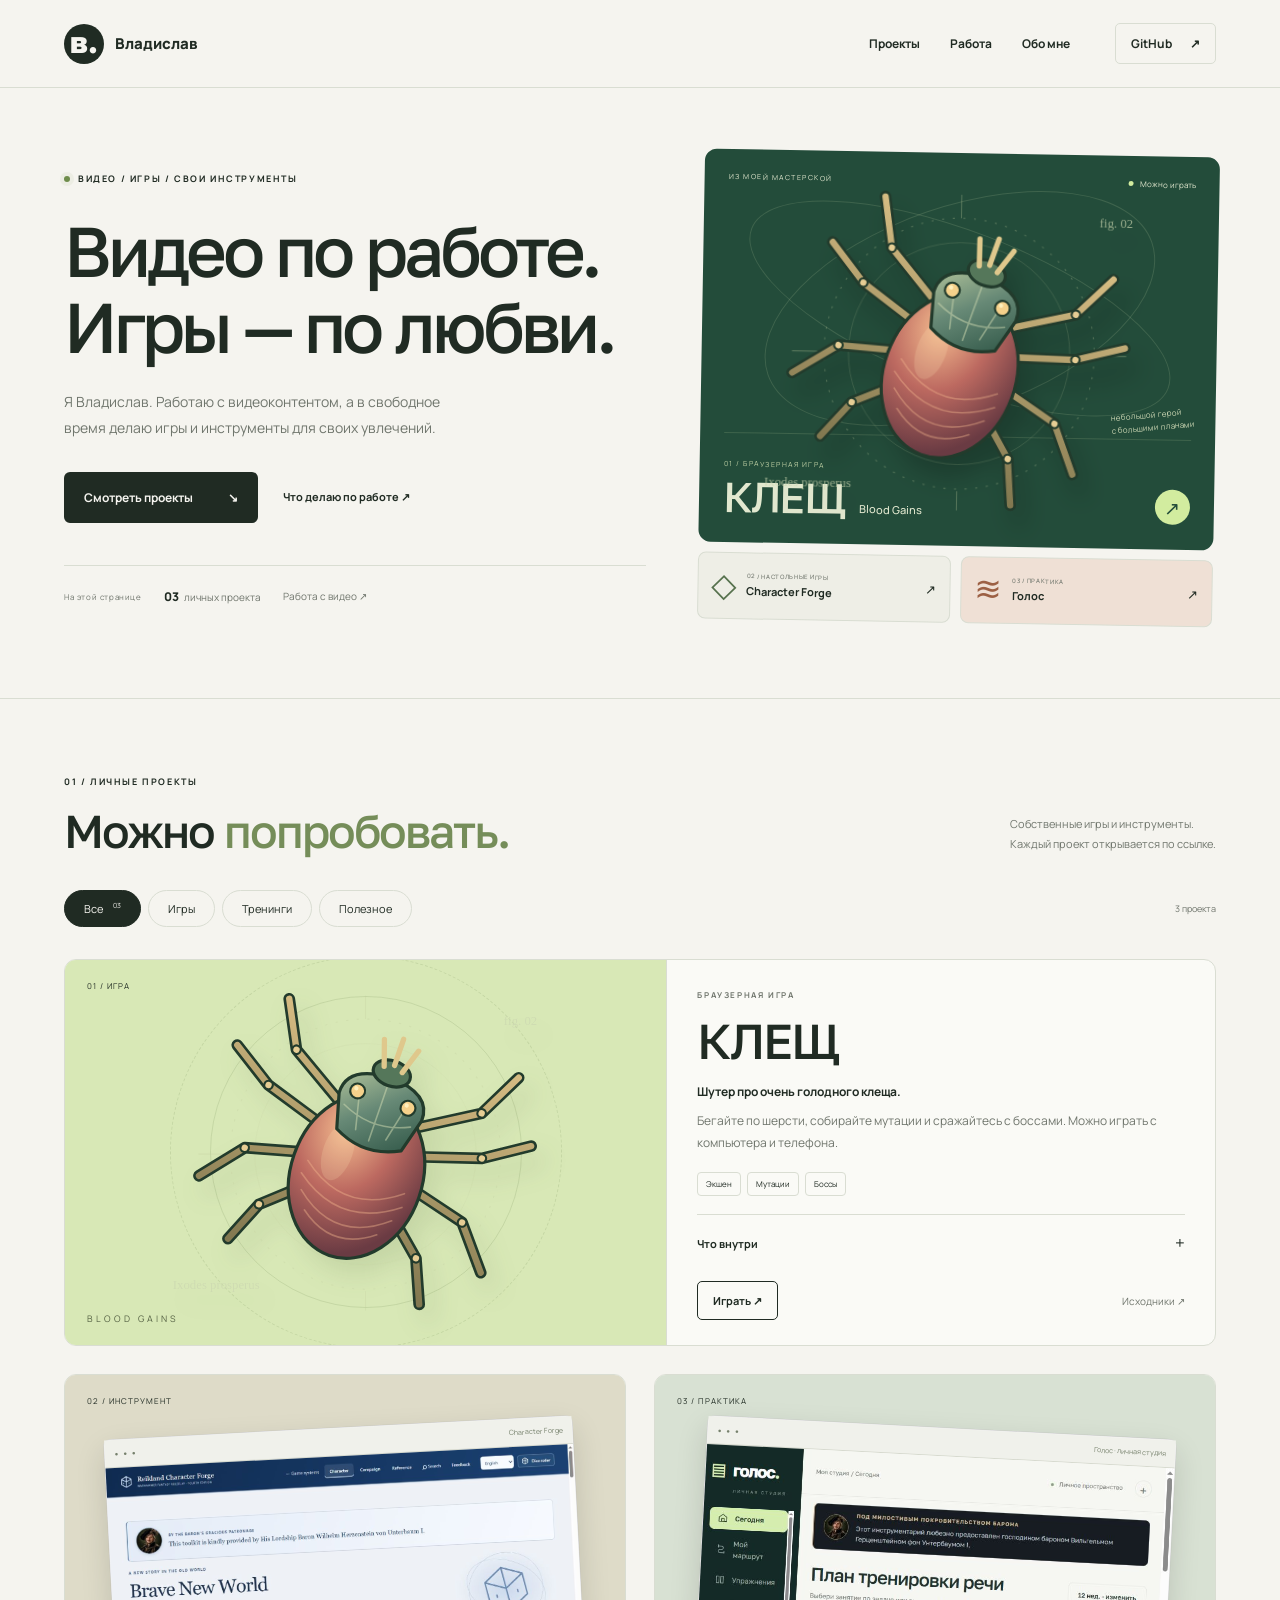
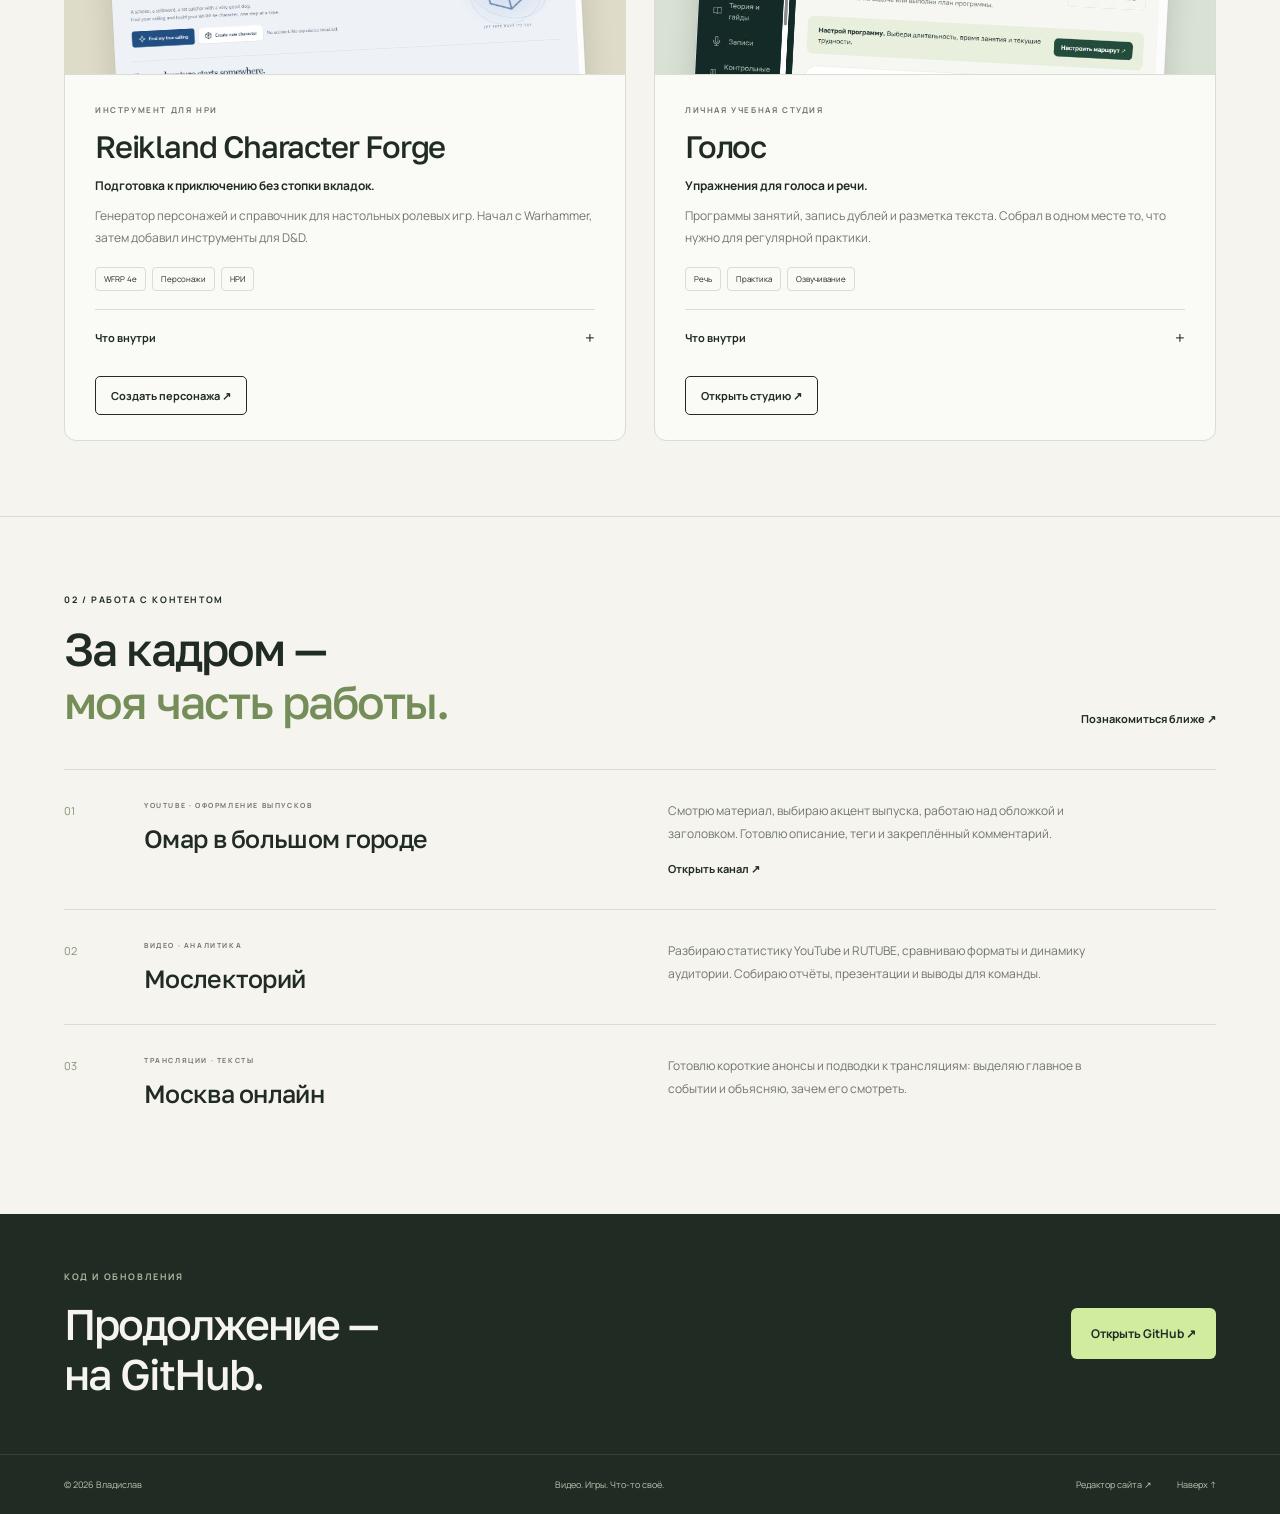
==== index.html @ 146c7709 "Improve portfolio design, project previews and navigation" ====
<!doctype html>
<html lang="ru"><head><meta charset="utf-8"><meta name="viewport" content="width=device-width,initial-scale=1"><meta name="description" content="Владислав: видеоконтент, Омар в большом городе, Мослекторий. Личные проекты — КЛЕЩ, Character Forge и Голос."><meta name="theme-color" content="#f5f4ef"><meta property="og:title" content="Владислав — проекты и работа"><meta property="og:description" content="Работа с видео. Собственные игры и инструменты. Всё, что можно посмотреть и попробовать."><meta property="og:type" content="website"><title>Владислав — проекты и работа</title><link rel="icon" href="favicon.svg" type="image/svg+xml"><link rel="stylesheet" href="style.css"><script defer src="content.js"></script><script defer src="app.js"></script></head>
<body><a class="skip" href="#main">К содержимому</a>
<header><a class="brand" href="#/" aria-label="Владислав — на главную"><span class="brand-mark">в.</span><span data-name>Владислав</span></a><nav aria-label="Основная навигация"><a href="#projects" data-nav="projects">Проекты</a><a href="#work" data-nav="work">Работа</a><a href="#/about" data-nav="about">Обо мне</a></nav><a class="header-github" data-github target="_blank" rel="noopener noreferrer">GitHub <span>↗</span></a></header>
<main id="main" tabindex="-1">
<div id="home-page">
<section class="hero"><div class="hero-copy"><p class="eyebrow"><span class="dot"></span> ВИДЕО / ИГРЫ / СВОИ ИНСТРУМЕНТЫ</p><h1 id="tagline"></h1><p class="hero-intro" id="intro"></p><div class="hero-actions"><a href="#projects" class="button dark">Смотреть проекты <span>↘</span></a><a href="#work" class="text-link">Что делаю по работе ↗</a></div><div class="hero-index"><span>На этой странице</span><a href="#projects"><b id="project-count">03</b> личных проекта</a><a href="#work">Работа с видео ↗</a></div></div>
<div class="hero-board"><a class="hero-tick" href="https://tick-wild-fur-v2.noblebell32.chatgpt.site/" target="_blank" rel="noopener noreferrer" aria-label="Играть в КЛЕЩ · Blood Gains"><div class="board-top"><span>ИЗ МОЕЙ МАСТЕРСКОЙ</span><span class="live-label"><i></i> Можно играть</span></div><div class="tick-stage"><span class="orbit orbit-one"></span><span class="orbit orbit-two"></span><img src="tick-original.svg" alt="Клещ с янтарным брюшком и зелёным панцирем — оригинальная иллюстрация из игры"><span class="stage-note">небольшой герой<br>с большими планами</span></div><div class="board-bottom"><div><small>01 / БРАУЗЕРНАЯ ИГРА</small><strong>КЛЕЩ<span>Blood Gains</span></strong></div><span class="round-arrow">↗</span></div></a><div class="board-links"><a href="https://reikland-character-forge.noblebell32.chatgpt.site/" target="_blank" rel="noopener noreferrer"><span class="mini-symbol">◇</span><span><small>02 / НАСТОЛЬНЫЕ ИГРЫ</small>Character Forge</span><b>↗</b></a><a href="https://voice-studio-vladi.noblebell32.chatgpt.site/" target="_blank" rel="noopener noreferrer"><span class="mini-symbol sound-symbol">≋</span><span><small>03 / ПРАКТИКА</small>Голос</span><b>↗</b></a></div></div></section>
<section id="projects" class="section projects"><div class="section-head"><div><p class="eyebrow">01 / ЛИЧНЫЕ ПРОЕКТЫ</p><h2>Можно <em>попробовать.</em></h2></div><p class="section-note">Собственные игры и инструменты.<br>Каждый проект открывается по ссылке.</p></div><div class="filter-bar"><div class="filters" role="group" aria-label="Категории проектов"><button data-filter="all" aria-pressed="true">Все <sup>03</sup></button><button data-filter="games" aria-pressed="false">Игры</button><button data-filter="training" aria-pressed="false">Тренинги</button><button data-filter="useful" aria-pressed="false">Полезное</button></div><span id="filter-status" role="status">3 проекта</span></div><div id="project-list"></div><p id="empty-projects" hidden>В этой категории пока нет проектов.</p></section>
<section id="work" class="section work-section"><div class="section-head"><div><p class="eyebrow">02 / РАБОТА С КОНТЕНТОМ</p><h2>За кадром —<br><em>моя часть работы.</em></h2></div><a class="text-link" href="#/about">Познакомиться ближе ↗</a></div><div id="work-list" class="work-list"></div></section>

</div>
<section id="about-page" class="section about-page" hidden><a class="back text-link" href="#/">← На главную</a><p class="eyebrow">ОБО МНЕ / <span data-name>ВЛАДИСЛАВ</span></p><div class="about-layout"><h1 id="about-title" tabindex="-1"></h1><div class="about-body"><p id="about-text"></p><p id="approach-text"></p><a href="#work" class="button dark">Рабочие проекты ↗</a></div></div><div class="traits" id="traits"></div><div class="about-bottom"><p>Проще всего познакомиться со мной через то, что я делаю.</p><a class="text-link" href="#projects">Смотреть проекты ↗</a></div></section>
</main>
<footer><div class="footer-top"><div><p class="eyebrow">КОД И ОБНОВЛЕНИЯ</p><h2>Продолжение —<br>на GitHub.</h2></div><a class="button light" data-github target="_blank" rel="noopener noreferrer">Открыть GitHub ↗</a></div><div class="footer-bottom"><span>© <span id="year">2026</span> <span data-name>Владислав</span></span><span>Видео. Игры. Что-то своё.</span><div><a href="editor.html">Редактор сайта ↗</a><a href="#/">Наверх ↑</a></div></div></footer>
</body></html>
---- style.css ----
@import url('https://fonts.googleapis.com/css2?family=Golos+Text:wght@400;500;600;700;800;900&family=Manrope:wght@400;500;600;700;800&display=swap');
:root{--paper:#f5f4ef;--ink:#202b23;--muted:#70766d;--green:#234c3a;--lime:#d2ec9f;--line:#d9ddd2;--orange:#dca184;--radius:12px}*{box-sizing:border-box}html{scroll-behavior:smooth;scroll-padding-top:90px}body{margin:0;background:var(--paper);color:var(--ink);font:14px 'Manrope',Arial,sans-serif;-webkit-font-smoothing:antialiased}a{color:inherit;text-decoration:none}button,input,textarea,select{font:inherit}button{cursor:pointer}button,a{-webkit-tap-highlight-color:transparent}a:focus-visible,button:focus-visible,summary:focus-visible,input:focus-visible,textarea:focus-visible{outline:3px solid #c87448;outline-offset:5px}h1,h2,h3,p{margin:0}h1,h2,h3{font-family:'Golos Text',Arial,sans-serif}header{max-width:1440px;margin:auto;padding:0 5%;height:88px;display:flex;align-items:center;gap:45px;border-bottom:1px solid var(--line)}.brand{display:flex;align-items:center;gap:11px;font-size:15px;font-weight:800;white-space:nowrap}.brand-mark{display:grid;place-items:center;width:40px;height:40px;border-radius:50%;background:var(--ink);color:var(--paper);font:800 30px 'Golos Text',sans-serif;padding-bottom:5px}nav{display:flex;gap:30px;margin-left:auto}nav a,.header-github{font-size:12px;font-weight:700}nav a{position:relative;padding:12px 0}nav a:after{content:'';position:absolute;bottom:3px;left:0;width:0;height:2px;background:var(--green);transition:width .2s}nav a:hover:after,nav a[aria-current]:after{width:100%}.header-github{display:flex;gap:18px;border:1px solid var(--line);padding:11px 15px;border-radius:5px}.header-github:hover{border-color:var(--ink)}main{outline:0}.hero{max-width:1440px;margin:auto;padding:65px 5% 75px;display:grid;grid-template-columns:1.13fr 1fr;gap:55px;align-items:center}.hero-copy{min-width:0}.eyebrow{font-size:9px;font-weight:700;letter-spacing:1.6px;line-height:1.7;display:flex;gap:8px;align-items:center}.dot{height:6px;width:6px;border-radius:50%;background:#6e8c4b;box-shadow:0 0 0 4px #6e8c4b12}h1{font-size:clamp(52px,5.5vw,79px);line-height:1.08;font-weight:500;letter-spacing:-4px;white-space:pre-line;margin:25px 0}#tagline{max-width:660px}.hero-intro{font-size:14px;line-height:1.9;max-width:385px;color:var(--muted);margin:25px 0 30px}.hero-actions{display:flex;align-items:center;gap:25px;flex-wrap:wrap}.button{display:inline-flex;justify-content:space-between;align-items:center;gap:35px;border-radius:6px;padding:16px 20px;min-height:51px;font-size:12px;font-weight:700;transition:transform .2s,box-shadow .2s}.dark{background:var(--ink);color:var(--paper)}.light{background:var(--lime);color:var(--ink)}.button:hover{transform:translateY(-2px);box-shadow:0 4px 14px #0001}.text-link{display:inline-flex;align-items:center;font-size:11px;font-weight:700;line-height:1.7}.text-link:hover{text-decoration:underline;text-underline-offset:5px}.hero-index{display:flex;align-items:center;gap:22px;border-top:1px solid var(--line);padding-top:22px;margin-top:42px;font-size:10px;color:var(--muted)}.hero-index>span{font-size:8px;letter-spacing:.6px}.hero-index b{font-weight:800;font-size:12px;color:var(--ink);margin-right:3px}.hero-index a:hover{color:var(--green)}.hero-board{min-width:0;transform:rotate(1deg)}.hero-tick{display:block;background:var(--green);color:#e2e8cf;padding:22px 24px 25px;border-radius:var(--radius);overflow:hidden;transition:transform .3s}.hero-tick:hover{transform:rotate(-1deg)}.board-top{display:flex;align-items:center;justify-content:space-between;font-size:7px;letter-spacing:1.5px;gap:15px}.live-label{font-size:8px;letter-spacing:0;display:flex;align-items:center;gap:6px;white-space:nowrap}.live-label i{height:5px;width:5px;border-radius:50%;background:var(--lime)}.tick-stage{height:245px;position:relative;display:grid;place-items:center;isolation:isolate}.tick-stage img{width:96%;height:100%;z-index:1;object-fit:contain;filter:drop-shadow(9px 18px 12px #0003);transition:transform .4s}.hero-tick:hover .tick-stage img{transform:rotate(3deg) scale(1.03)}.orbit{position:absolute;inset:20px 30px;border:1px solid #c4d2a52b;border-radius:50%;transform:rotate(-20deg);z-index:-1}.orbit-two{inset:45px 10px;transform:rotate(20deg)}.stage-note{position:absolute;right:-3px;bottom:0;font-size:8px;line-height:1.6;color:#ccd7b4;transform:rotate(-6deg);z-index:2}.board-bottom{display:flex;align-items:end;justify-content:space-between;margin-top:5px;border-top:1px solid #cadca32a;padding-top:18px}.board-bottom small{font-size:7px;letter-spacing:1.5px;color:#bfd0a5}.board-bottom strong{display:flex;align-items:end;gap:15px;font-family:'Golos Text',sans-serif;font-size:42px;letter-spacing:-1.7px;font-weight:500;margin-top:5px;line-height:1}.board-bottom strong span{font-size:11px;letter-spacing:0;line-height:1.8;font-family:'Manrope',sans-serif}.round-arrow{width:35px;height:35px;border-radius:50%;background:var(--lime);color:var(--green);display:grid;place-items:center;font-size:19px}.board-links{display:grid;grid-template-columns:1fr 1fr;gap:10px;margin-top:10px}.board-links>a{display:flex;align-items:center;gap:10px;border:1px solid var(--line);border-radius:8px;padding:16px 13px;background:#eeeee6;min-width:0;transition:background .2s}.board-links>a:last-child{background:#efe0d5}.board-links>a:hover{background:#e1e7d4}.mini-symbol{font-family:Georgia,serif;font-size:33px;line-height:1;color:#56714d}.sound-symbol{color:#9c6044}.board-links>a>span:nth-child(2){font-size:11px;line-height:1.6;font-weight:700}.board-links small{display:block;font-size:6px;font-weight:500;letter-spacing:.7px;color:var(--muted)}.board-links b{margin-left:auto;font-size:13px;font-weight:500}.section{max-width:1440px;margin:auto;padding:75px 5%}.section-head{display:flex;justify-content:space-between;align-items:end;gap:30px}h2{font-weight:500;font-size:clamp(34px,3.6vw,51px);letter-spacing:-2px;line-height:1.16;margin-top:15px}em{font-style:normal;color:#758d59}.section-note{color:var(--muted);font-size:11px;line-height:1.8;margin-bottom:4px}.projects{border-top:1px solid var(--line)}.filter-bar{display:flex;justify-content:space-between;align-items:center;gap:15px;margin:32px 0}.filters{display:flex;gap:7px;flex-wrap:wrap}.filters button{background:transparent;border:1px solid var(--line);border-radius:30px;font-size:11px;padding:10px 19px;color:var(--ink);transition:background .2s,color .2s}.filters button[aria-pressed=true]{background:var(--ink);color:var(--paper);border-color:var(--ink)}.filters button:hover{border-color:var(--ink)}sup{font-size:7px;margin-left:8px}#filter-status{font-size:9px;white-space:nowrap;color:var(--muted)}#project-list{display:grid;grid-template-columns:repeat(2,minmax(0,1fr));gap:28px}.project{display:flex;flex-direction:column;overflow:hidden;border:1px solid var(--line);border-radius:var(--radius);background:#fafaf6;min-width:0;transition:box-shadow .25s,border-color .25s}.project:hover{border-color:#9fac91;box-shadow:0 8px 30px #1d321509}.project.featured{grid-column:1/-1;display:grid;grid-template-columns:1.1fr 1fr}.project-visual{position:relative;height:300px;display:flex;align-items:end;justify-content:center;overflow:hidden;isolation:isolate;border-bottom:1px solid var(--line)}.cover-number{position:absolute;top:20px;left:22px;font-size:8px;letter-spacing:1px;z-index:3}.cover-tick{background:#d8e8b6;align-items:center;height:100%;min-height:370px;border:0;border-right:1px solid var(--line)}.cover-tick:before,.cover-tick:after{content:'';position:absolute;width:310px;height:310px;border:1px solid #55703b25;border-radius:50%;z-index:-1}.cover-tick:after{width:390px;height:390px;border-style:dashed}.cover-tick .tick-original{width:85%;height:330px;object-fit:contain;filter:drop-shadow(9px 14px 12px #3e542e20);transition:transform .4s}.cover-tick:hover .tick-original{transform:rotate(-5deg)}.cover-label{position:absolute;bottom:20px;left:22px;letter-spacing:3px;font-size:9px;color:#566345}.cover-forge{background:#dedbc8}.cover-voice{background:#d8e1d3}.browser-frame{position:relative;width:84%;border:1px solid #0002;border-radius:7px 7px 0 0;box-shadow:0 12px 30px #0002;margin-bottom:-33px;transform:rotate(-3deg);transition:transform .4s;background:#fff}.cover-voice .browser-frame{transform:rotate(3deg)}.project-visual:hover .browser-frame{transform:translateY(-6px) rotate(0)}.browser-bar{display:flex;justify-content:space-between;align-items:center;background:#f0f1eb;border-bottom:1px solid #d7dacf;padding:9px 10px;font-size:7px;color:#76816c}.browser-bar>span:first-child{letter-spacing:2px;font-size:6px}.browser-frame img{display:block;width:100%;height:250px;object-fit:cover;object-position:top}.cover-generic{background:#e1e5d8;align-items:center}.generic-name{font:500 35px 'Golos Text';padding:30px;overflow-wrap:anywhere}.project-body{padding:28px 30px 25px;display:flex;flex-direction:column;flex:1}.project-body>.eyebrow{font-size:8px;color:var(--muted)}.project h3{font-size:31px;font-weight:500;letter-spacing:-1.2px;line-height:1.15;margin-top:12px;white-space:pre-line}.featured h3{font-size:49px;letter-spacing:-2px}.project-subtitle{font-size:12px;font-weight:700;line-height:1.7;margin:12px 0 8px}.project-description{font-size:12px;line-height:1.85;color:var(--muted)}.tags{display:flex;gap:6px;flex-wrap:wrap;margin:18px 0}.tags span{border:1px solid var(--line);padding:5px 8px;border-radius:4px;font-size:8px;line-height:1.5}.project-details{font-size:11px;border-top:1px solid var(--line);padding:13px 0 17px;margin-top:auto;line-height:1.8}.project-details summary{cursor:pointer;list-style:none;display:flex;align-items:center;justify-content:space-between;font-weight:700}.project-details summary::-webkit-details-marker{display:none}.project-details summary:after{content:'+';font-size:17px;font-weight:400}.project-details[open] summary:after{content:'−'}.project-details ul{margin:12px 0 0;padding-left:17px;color:var(--muted)}.project-details li{padding:3px 0}.project-links{display:flex;justify-content:space-between;align-items:center;gap:15px;padding-top:5px;font-size:11px}.project-cta{padding:11px 15px;border:1px solid var(--ink);border-radius:5px;font-weight:700;transition:background .2s,color .2s}.project-cta:hover{background:var(--ink);color:var(--paper)}.source-link{color:var(--muted);font-size:10px}.source-link:hover{text-decoration:underline}#empty-projects{padding:40px 0;color:var(--muted)}.work-section{border-top:1px solid var(--line)}.work-list{margin-top:40px}.work-item{display:grid;grid-template-columns:55px 1fr 1.1fr;gap:25px;border-top:1px solid var(--line);padding:30px 0}.work-number{font-size:11px;color:#839475;padding-top:3px}.work-name .eyebrow{font-size:7px;color:var(--muted)}.work-name h3{font-size:25px;font-weight:500;line-height:1.2;letter-spacing:-.7px;margin-top:12px}.work-info p{font-size:12px;line-height:1.9;color:var(--muted);max-width:430px}.work-info .text-link{margin-top:15px}.about-strip{border-top:1px solid var(--line);display:grid;grid-template-columns:.7fr 1.7fr .5fr;gap:30px;align-items:start}.about-strip>.eyebrow{font-size:8px}.about-strip h2{margin-top:0;font-size:40px}.about-strip>div>p{font-size:12px;line-height:1.9;color:var(--muted);max-width:440px;margin:22px 0}.about-sign{font:600 130px 'Golos Text';color:#c5d0b5;line-height:.8;letter-spacing:-14px}.back{margin-bottom:50px}.about-layout{display:grid;grid-template-columns:1fr 1fr;gap:65px;margin-bottom:60px}.about-layout h1{font-size:65px;margin-top:25px}.about-body p{font-size:15px;line-height:1.95;color:var(--muted);margin-top:25px}.about-body .button{margin-top:25px}.traits{display:grid;grid-template-columns:repeat(3,minmax(0,1fr));gap:35px;border-top:1px solid var(--line);padding-top:35px}.trait>span{font-size:10px;color:var(--muted)}.trait h3{font-size:25px;font-weight:500;margin:16px 0;letter-spacing:-.6px}.trait p{font-size:12px;color:var(--muted);line-height:1.9}.about-bottom{border-top:1px solid var(--line);padding-top:25px;margin-top:45px;display:flex;align-items:center;justify-content:space-between;gap:20px}.about-bottom p{font-size:12px;color:var(--muted)}footer{background:var(--ink);color:var(--paper)}.footer-top,.footer-bottom{max-width:1440px;margin:auto;padding:55px 5%;display:flex;justify-content:space-between;align-items:center;gap:30px}.footer-top .eyebrow{color:#abb7a2}.footer-top h2{font-size:43px}.footer-bottom{padding-top:23px;padding-bottom:23px;border-top:1px solid #ffffff1a;font-size:9px;color:#bdc5b4}.footer-bottom>div{display:flex;gap:25px}.footer-bottom a:hover{color:#fff}.skip{position:absolute;left:15px;top:-100px;z-index:20}.skip:focus{top:10px;background:var(--ink);color:white;padding:15px}[hidden]{display:none!important}:focus:not(:focus-visible){outline:none}
@media(min-width:1450px){.hero{padding-top:85px;padding-bottom:90px}.tick-stage{height:290px}}
@media(max-width:1050px){header{gap:25px}nav{gap:23px}.hero{gap:32px}.hero h1{font-size:57px;letter-spacing:-3px}.hero-actions{gap:18px}.hero-actions .text-link{font-size:10px}.hero-index{gap:13px}.hero-index>span{display:none}.board-links>a{padding:13px 10px;gap:8px}.board-links>a>span:nth-child(2){font-size:10px}.mini-symbol{font-size:26px}.board-bottom strong{font-size:36px}.stage-note{display:none}.project-body{padding:25px}.project h3{font-size:27px}.featured h3{font-size:45px}.project-visual{height:260px}.browser-frame img{height:225px}.work-item{grid-template-columns:30px 1fr 1fr;gap:20px}.about-layout h1{font-size:55px}.about-layout{gap:35px}}
@media(max-width:760px){header{height:76px;padding:0 6%;gap:20px}.brand{font-size:12px}.brand-mark{width:33px;height:33px;font-size:25px;padding-bottom:4px}nav{gap:20px}nav a{font-size:10px}.header-github{display:none}.hero{grid-template-columns:1fr;padding:45px 6% 50px;gap:35px}.hero h1{font-size:clamp(45px,8.5vw,66px);letter-spacing:-2.8px;max-width:640px}.hero-intro{max-width:450px;font-size:13px}.hero-actions{gap:23px}.hero-index{margin-top:28px;max-width:450px;gap:25px}.hero-index>span{display:inline}.hero-board{transform:none;max-width:590px;width:100%;justify-self:center}.tick-stage{height:250px}.hero-tick{padding:22px 25px}.board-bottom strong{font-size:42px}.board-links>a{padding:17px 16px}.board-links>a>span:nth-child(2){font-size:12px}.board-links small{font-size:7px}.section{padding:55px 6%}.section-head{gap:20px}h2{font-size:38px;letter-spacing:-1.7px}.section-note{font-size:10px}.filter-bar{margin:25px 0}.filters button{padding:9px 15px;font-size:10px}#filter-status{font-size:8px}.project.featured{grid-template-columns:1fr 1fr}.cover-tick{min-height:350px}.cover-tick .tick-original{height:280px;width:110%}.project-body{padding:23px 20px}.featured h3{font-size:38px}.project h3{font-size:25px}.project-subtitle,.project-description{font-size:11px}.project-visual{height:230px}.browser-frame{width:90%}.browser-frame img{height:200px}.cover-number{top:16px;left:17px}.work-item{grid-template-columns:25px 1fr 1fr;gap:15px}.work-name h3{font-size:22px}.work-info p{font-size:11px}.about-strip{grid-template-columns:.6fr 1.7fr;gap:25px}.about-sign{display:none}.about-strip h2{font-size:34px}.about-layout{grid-template-columns:1fr;gap:0}.about-layout h1{font-size:55px;margin-bottom:0}.about-body p{font-size:14px}.traits{gap:25px}.trait h3{font-size:22px}.footer-top h2{font-size:38px}.footer-bottom>span:nth-child(2){display:none}}
@media(max-width:500px){header{gap:12px}.brand{gap:7px}nav{gap:17px}nav a{font-size:9px}.hero h1{font-size:clamp(39px,10.7vw,53px);letter-spacing:-2px}.hero .eyebrow{font-size:7px;letter-spacing:1.1px}.hero-intro{font-size:12px;line-height:1.9}.button{font-size:11px;padding:15px 17px;min-height:49px}.hero-actions{gap:19px}.hero-actions .text-link{font-size:9px}.hero-index{gap:17px;font-size:9px}.hero-index>span{font-size:7px}.board-top{font-size:6px;letter-spacing:1px}.live-label{font-size:7px}.tick-stage{height:215px}.hero-tick{padding:20px}.board-bottom strong{font-size:37px}.board-bottom strong span{font-size:10px}.board-links>a{padding:13px 10px;gap:8px}.board-links>a>span:nth-child(2){font-size:10px}.board-links small{font-size:5.5px}.mini-symbol{font-size:26px}.section-head{display:block}.section-note{margin-top:17px;line-height:1.8}.section-head>.text-link{margin-top:20px}h2{font-size:34px;letter-spacing:-1.4px}.eyebrow{font-size:7px}.filter-bar{gap:8px}#filter-status{display:none}.filters{gap:6px}.filters button{font-size:10px;padding:9px 14px}#project-list{grid-template-columns:1fr;gap:22px}.project.featured{display:flex;grid-column:auto}.cover-tick{height:265px;min-height:0;border:0;border-bottom:1px solid var(--line)}.cover-tick .tick-original{height:265px;width:95%}.cover-tick:before{width:250px;height:250px}.cover-tick:after{width:320px;height:320px}.cover-label{font-size:7px;bottom:15px}.project-visual{height:265px}.browser-frame{width:86%;margin-bottom:-22px}.browser-frame img{height:235px}.project-body{padding:25px}.project h3{font-size:29px}.featured h3{font-size:39px}.project-subtitle,.project-description{font-size:12px}.project-body>.eyebrow{font-size:7px}.project-details{font-size:11px}.project-links{font-size:11px}.work-item{grid-template-columns:22px 1fr;padding:24px 0;row-gap:16px}.work-number{grid-row:1/3}.work-name h3{font-size:24px}.work-info{grid-column:2}.work-info p{font-size:12px}.work-name .eyebrow{font-size:6px}.about-strip{display:block}.about-strip>.eyebrow{margin-bottom:24px}.about-strip h2{font-size:33px}.about-strip>div>p{font-size:12px}.about-layout h1{font-size:46px;letter-spacing:-2.5px}.traits{grid-template-columns:1fr;gap:30px}.trait h3{font-size:25px;margin:12px 0}.trait p{font-size:13px}.about-bottom{display:block}.about-bottom p{margin-bottom:18px}.footer-top{display:block;padding:45px 6%}.footer-top h2{font-size:34px}.footer-top .button{margin-top:25px}.footer-bottom{padding:22px 6%;gap:12px;flex-wrap:wrap;font-size:8px}.footer-bottom>div{gap:16px}.back{margin-bottom:40px}}
@media(prefers-reduced-motion:reduce){html{scroll-behavior:auto}*,*:before,*:after{transition:none!important;animation:none!important}}
@media print{header,footer,.filters,.filter-bar,.hero-board,.hero-actions,.hero-index,.project-visual,.project-details{display:none!important}.section,.hero{padding:20px 0;max-width:none}.hero{display:block}.project,.work-item{break-inside:avoid}.project.featured{display:block}#project-list{display:block}.project{border:0;margin-bottom:20px}.project-body{padding:0}.project-links a:after{content:' (' attr(href) ')';font-size:9px;overflow-wrap:anywhere}.work-section,.about-strip{border:0}}
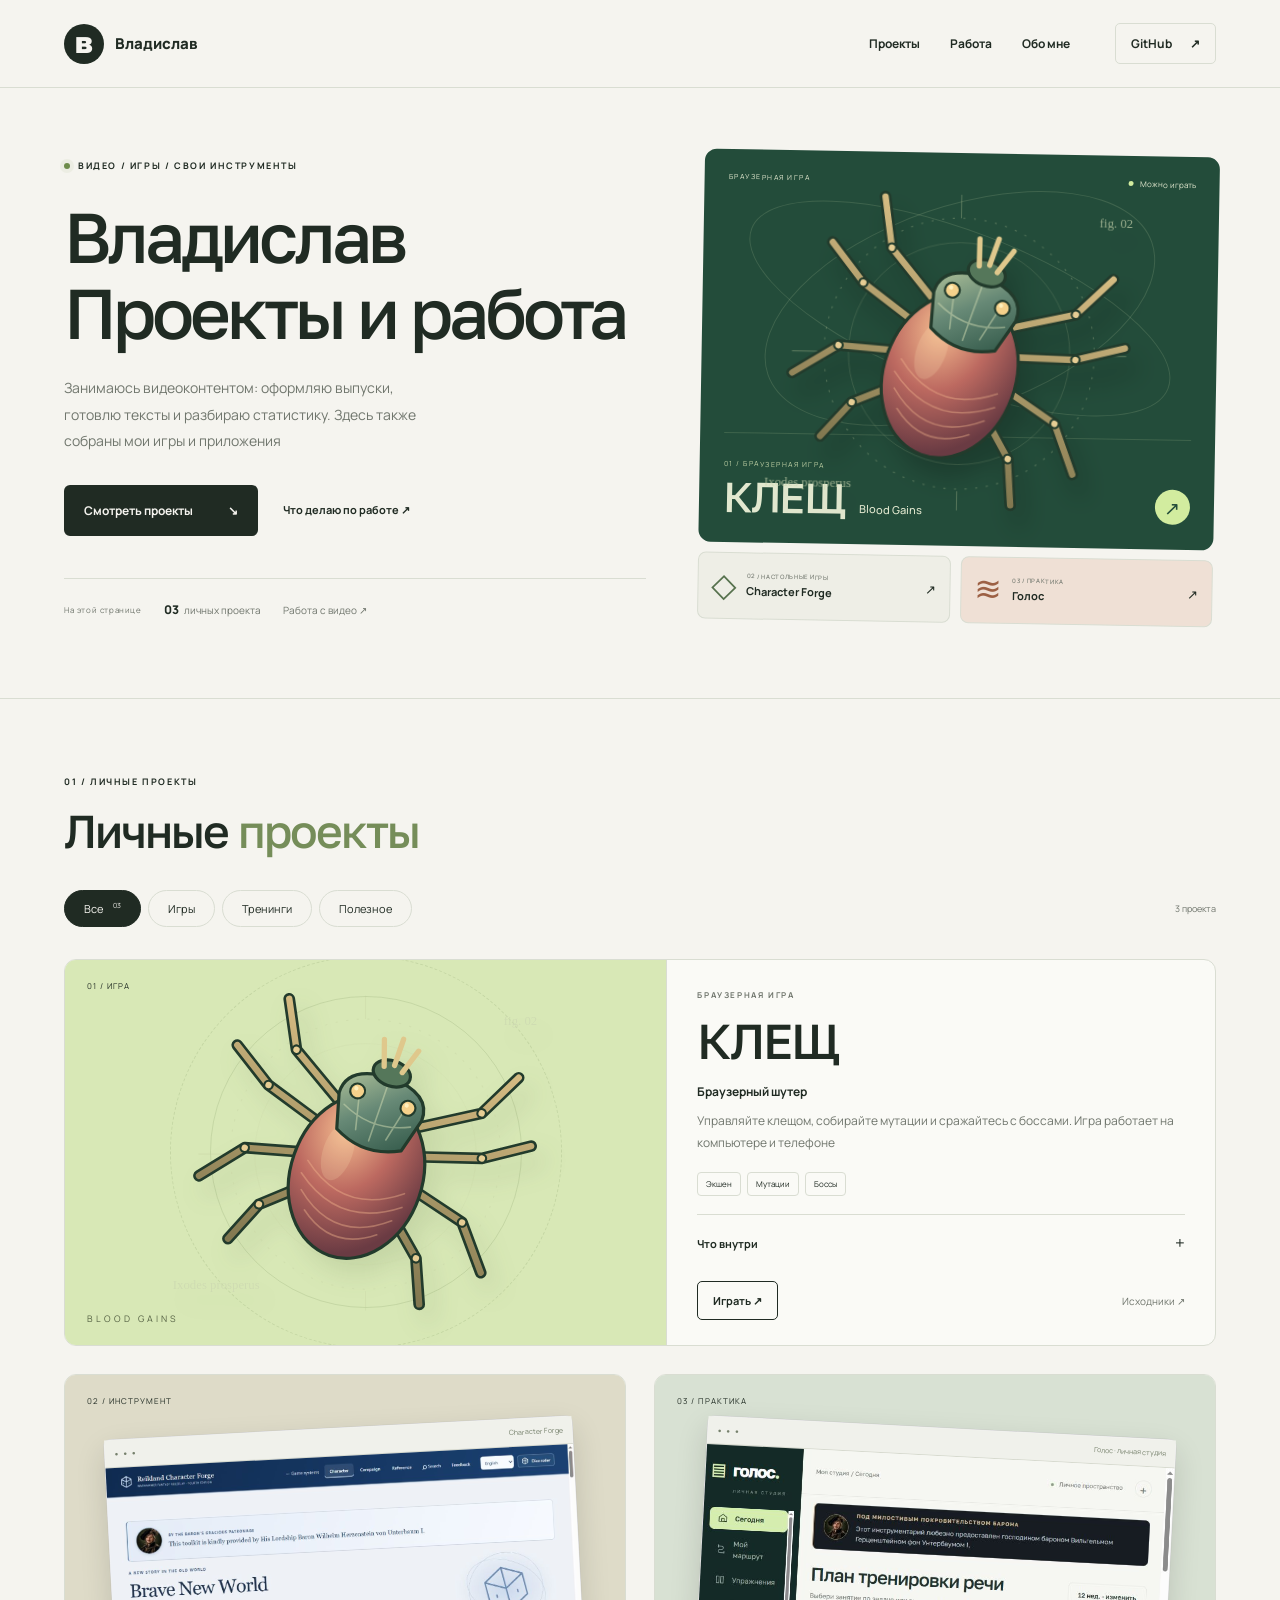
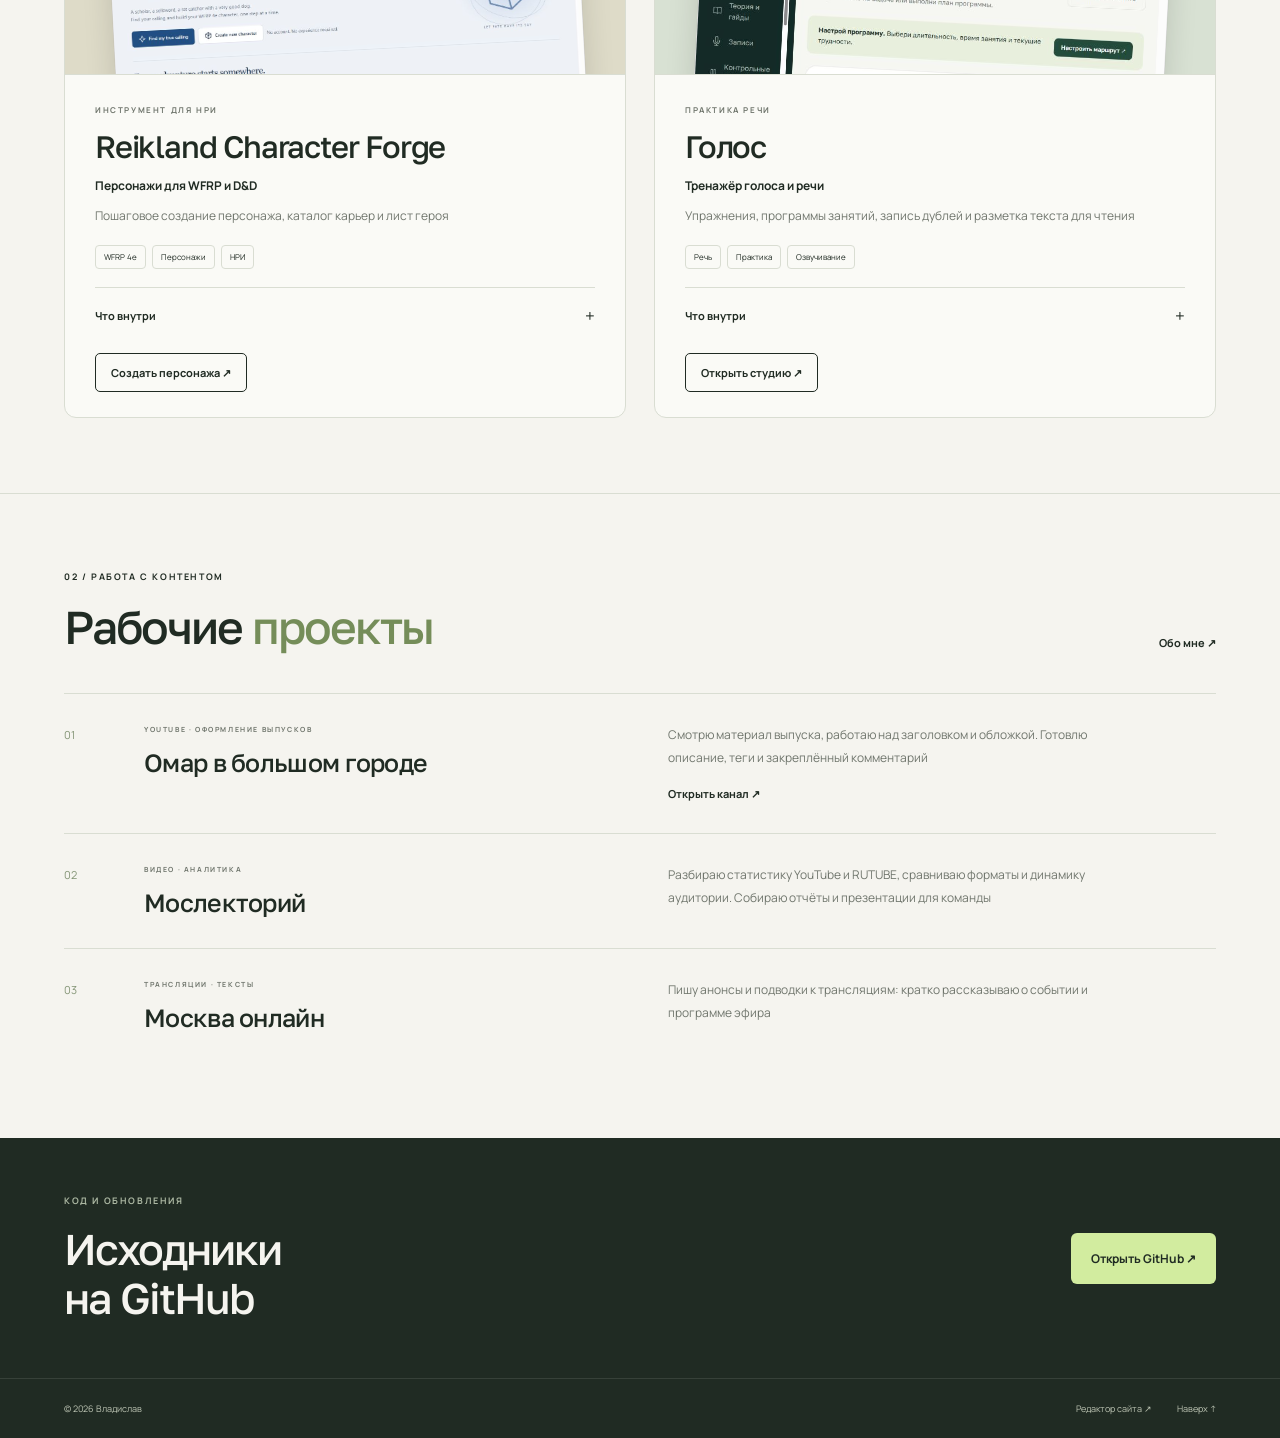
==== commit f6e00cdb: "Replace slogans with plain portfolio copy and remove heading periods" ====
--- a/index.html
+++ b/index.html
@@ -1,16 +1,16 @@
 <!doctype html>
-<html lang="ru"><head><meta charset="utf-8"><meta name="viewport" content="width=device-width,initial-scale=1"><meta name="description" content="Владислав: видеоконтент, Омар в большом городе, Мослекторий. Личные проекты — КЛЕЩ, Character Forge и Голос."><meta name="theme-color" content="#f5f4ef"><meta property="og:title" content="Владислав — проекты и работа"><meta property="og:description" content="Работа с видео. Собственные игры и инструменты. Всё, что можно посмотреть и попробовать."><meta property="og:type" content="website"><title>Владислав — проекты и работа</title><link rel="icon" href="favicon.svg" type="image/svg+xml"><link rel="stylesheet" href="style.css"><script defer src="content.js"></script><script defer src="app.js"></script></head>
+<html lang="ru"><head><meta charset="utf-8"><meta name="viewport" content="width=device-width,initial-scale=1"><meta name="description" content="Владислав: видеоконтент, Омар в большом городе, Мослекторий; личные проекты — КЛЕЩ, Character Forge и Голос"><meta name="theme-color" content="#f5f4ef"><meta property="og:title" content="Владислав — проекты и работа"><meta property="og:description" content="Работа с видеоконтентом, игры и приложения"><meta property="og:type" content="website"><title>Владислав — проекты и работа</title><link rel="icon" href="favicon.svg" type="image/svg+xml"><link rel="stylesheet" href="style.css"><script defer src="content.js"></script><script defer src="app.js"></script></head>
 <body><a class="skip" href="#main">К содержимому</a>
-<header><a class="brand" href="#/" aria-label="Владислав — на главную"><span class="brand-mark">в.</span><span data-name>Владислав</span></a><nav aria-label="Основная навигация"><a href="#projects" data-nav="projects">Проекты</a><a href="#work" data-nav="work">Работа</a><a href="#/about" data-nav="about">Обо мне</a></nav><a class="header-github" data-github target="_blank" rel="noopener noreferrer">GitHub <span>↗</span></a></header>
+<header><a class="brand" href="#/" aria-label="Владислав — на главную"><span class="brand-mark">в</span><span data-name>Владислав</span></a><nav aria-label="Основная навигация"><a href="#projects" data-nav="projects">Проекты</a><a href="#work" data-nav="work">Работа</a><a href="#/about" data-nav="about">Обо мне</a></nav><a class="header-github" data-github target="_blank" rel="noopener noreferrer">GitHub <span>↗</span></a></header>
 <main id="main" tabindex="-1">
 <div id="home-page">
 <section class="hero"><div class="hero-copy"><p class="eyebrow"><span class="dot"></span> ВИДЕО / ИГРЫ / СВОИ ИНСТРУМЕНТЫ</p><h1 id="tagline"></h1><p class="hero-intro" id="intro"></p><div class="hero-actions"><a href="#projects" class="button dark">Смотреть проекты <span>↘</span></a><a href="#work" class="text-link">Что делаю по работе ↗</a></div><div class="hero-index"><span>На этой странице</span><a href="#projects"><b id="project-count">03</b> личных проекта</a><a href="#work">Работа с видео ↗</a></div></div>
-<div class="hero-board"><a class="hero-tick" href="https://tick-wild-fur-v2.noblebell32.chatgpt.site/" target="_blank" rel="noopener noreferrer" aria-label="Играть в КЛЕЩ · Blood Gains"><div class="board-top"><span>ИЗ МОЕЙ МАСТЕРСКОЙ</span><span class="live-label"><i></i> Можно играть</span></div><div class="tick-stage"><span class="orbit orbit-one"></span><span class="orbit orbit-two"></span><img src="tick-original.svg" alt="Клещ с янтарным брюшком и зелёным панцирем — оригинальная иллюстрация из игры"><span class="stage-note">небольшой герой<br>с большими планами</span></div><div class="board-bottom"><div><small>01 / БРАУЗЕРНАЯ ИГРА</small><strong>КЛЕЩ<span>Blood Gains</span></strong></div><span class="round-arrow">↗</span></div></a><div class="board-links"><a href="https://reikland-character-forge.noblebell32.chatgpt.site/" target="_blank" rel="noopener noreferrer"><span class="mini-symbol">◇</span><span><small>02 / НАСТОЛЬНЫЕ ИГРЫ</small>Character Forge</span><b>↗</b></a><a href="https://voice-studio-vladi.noblebell32.chatgpt.site/" target="_blank" rel="noopener noreferrer"><span class="mini-symbol sound-symbol">≋</span><span><small>03 / ПРАКТИКА</small>Голос</span><b>↗</b></a></div></div></section>
-<section id="projects" class="section projects"><div class="section-head"><div><p class="eyebrow">01 / ЛИЧНЫЕ ПРОЕКТЫ</p><h2>Можно <em>попробовать.</em></h2></div><p class="section-note">Собственные игры и инструменты.<br>Каждый проект открывается по ссылке.</p></div><div class="filter-bar"><div class="filters" role="group" aria-label="Категории проектов"><button data-filter="all" aria-pressed="true">Все <sup>03</sup></button><button data-filter="games" aria-pressed="false">Игры</button><button data-filter="training" aria-pressed="false">Тренинги</button><button data-filter="useful" aria-pressed="false">Полезное</button></div><span id="filter-status" role="status">3 проекта</span></div><div id="project-list"></div><p id="empty-projects" hidden>В этой категории пока нет проектов.</p></section>
-<section id="work" class="section work-section"><div class="section-head"><div><p class="eyebrow">02 / РАБОТА С КОНТЕНТОМ</p><h2>За кадром —<br><em>моя часть работы.</em></h2></div><a class="text-link" href="#/about">Познакомиться ближе ↗</a></div><div id="work-list" class="work-list"></div></section>
+<div class="hero-board"><a class="hero-tick" href="https://tick-wild-fur-v2.noblebell32.chatgpt.site/" target="_blank" rel="noopener noreferrer" aria-label="Играть в КЛЕЩ · Blood Gains"><div class="board-top"><span>БРАУЗЕРНАЯ ИГРА</span><span class="live-label"><i></i> Можно играть</span></div><div class="tick-stage"><span class="orbit orbit-one"></span><span class="orbit orbit-two"></span><img src="tick-original.svg" alt="Клещ с янтарным брюшком и зелёным панцирем — оригинальная иллюстрация из игры"></div><div class="board-bottom"><div><small>01 / БРАУЗЕРНАЯ ИГРА</small><strong>КЛЕЩ<span>Blood Gains</span></strong></div><span class="round-arrow">↗</span></div></a><div class="board-links"><a href="https://reikland-character-forge.noblebell32.chatgpt.site/" target="_blank" rel="noopener noreferrer"><span class="mini-symbol">◇</span><span><small>02 / НАСТОЛЬНЫЕ ИГРЫ</small>Character Forge</span><b>↗</b></a><a href="https://voice-studio-vladi.noblebell32.chatgpt.site/" target="_blank" rel="noopener noreferrer"><span class="mini-symbol sound-symbol">≋</span><span><small>03 / ПРАКТИКА</small>Голос</span><b>↗</b></a></div></div></section>
+<section id="projects" class="section projects"><div class="section-head"><div><p class="eyebrow">01 / ЛИЧНЫЕ ПРОЕКТЫ</p><h2>Личные <em>проекты</em></h2></div></div><div class="filter-bar"><div class="filters" role="group" aria-label="Категории проектов"><button data-filter="all" aria-pressed="true">Все <sup>03</sup></button><button data-filter="games" aria-pressed="false">Игры</button><button data-filter="training" aria-pressed="false">Тренинги</button><button data-filter="useful" aria-pressed="false">Полезное</button></div><span id="filter-status" role="status">3 проекта</span></div><div id="project-list"></div><p id="empty-projects" hidden>В этой категории пока нет проектов</p></section>
+<section id="work" class="section work-section"><div class="section-head"><div><p class="eyebrow">02 / РАБОТА С КОНТЕНТОМ</p><h2>Рабочие <em>проекты</em></h2></div><a class="text-link" href="#/about">Обо мне ↗</a></div><div id="work-list" class="work-list"></div></section>
 
 </div>
-<section id="about-page" class="section about-page" hidden><a class="back text-link" href="#/">← На главную</a><p class="eyebrow">ОБО МНЕ / <span data-name>ВЛАДИСЛАВ</span></p><div class="about-layout"><h1 id="about-title" tabindex="-1"></h1><div class="about-body"><p id="about-text"></p><p id="approach-text"></p><a href="#work" class="button dark">Рабочие проекты ↗</a></div></div><div class="traits" id="traits"></div><div class="about-bottom"><p>Проще всего познакомиться со мной через то, что я делаю.</p><a class="text-link" href="#projects">Смотреть проекты ↗</a></div></section>
+<section id="about-page" class="section about-page" hidden><a class="back text-link" href="#/">← На главную</a><p class="eyebrow">ОБО МНЕ / <span data-name>ВЛАДИСЛАВ</span></p><div class="about-layout"><h1 id="about-title" tabindex="-1"></h1><div class="about-body"><p id="about-text"></p><p id="approach-text"></p><a href="#work" class="button dark">Рабочие проекты ↗</a></div></div><div class="traits" id="traits"></div><div class="about-bottom"><a class="text-link" href="#projects">Смотреть проекты ↗</a></div></section>
 </main>
-<footer><div class="footer-top"><div><p class="eyebrow">КОД И ОБНОВЛЕНИЯ</p><h2>Продолжение —<br>на GitHub.</h2></div><a class="button light" data-github target="_blank" rel="noopener noreferrer">Открыть GitHub ↗</a></div><div class="footer-bottom"><span>© <span id="year">2026</span> <span data-name>Владислав</span></span><span>Видео. Игры. Что-то своё.</span><div><a href="editor.html">Редактор сайта ↗</a><a href="#/">Наверх ↑</a></div></div></footer>
+<footer><div class="footer-top"><div><p class="eyebrow">КОД И ОБНОВЛЕНИЯ</p><h2>Исходники<br>на GitHub</h2></div><a class="button light" data-github target="_blank" rel="noopener noreferrer">Открыть GitHub ↗</a></div><div class="footer-bottom"><span>© <span id="year">2026</span> <span data-name>Владислав</span></span><div><a href="editor.html">Редактор сайта ↗</a><a href="#/">Наверх ↑</a></div></div></footer>
 </body></html>
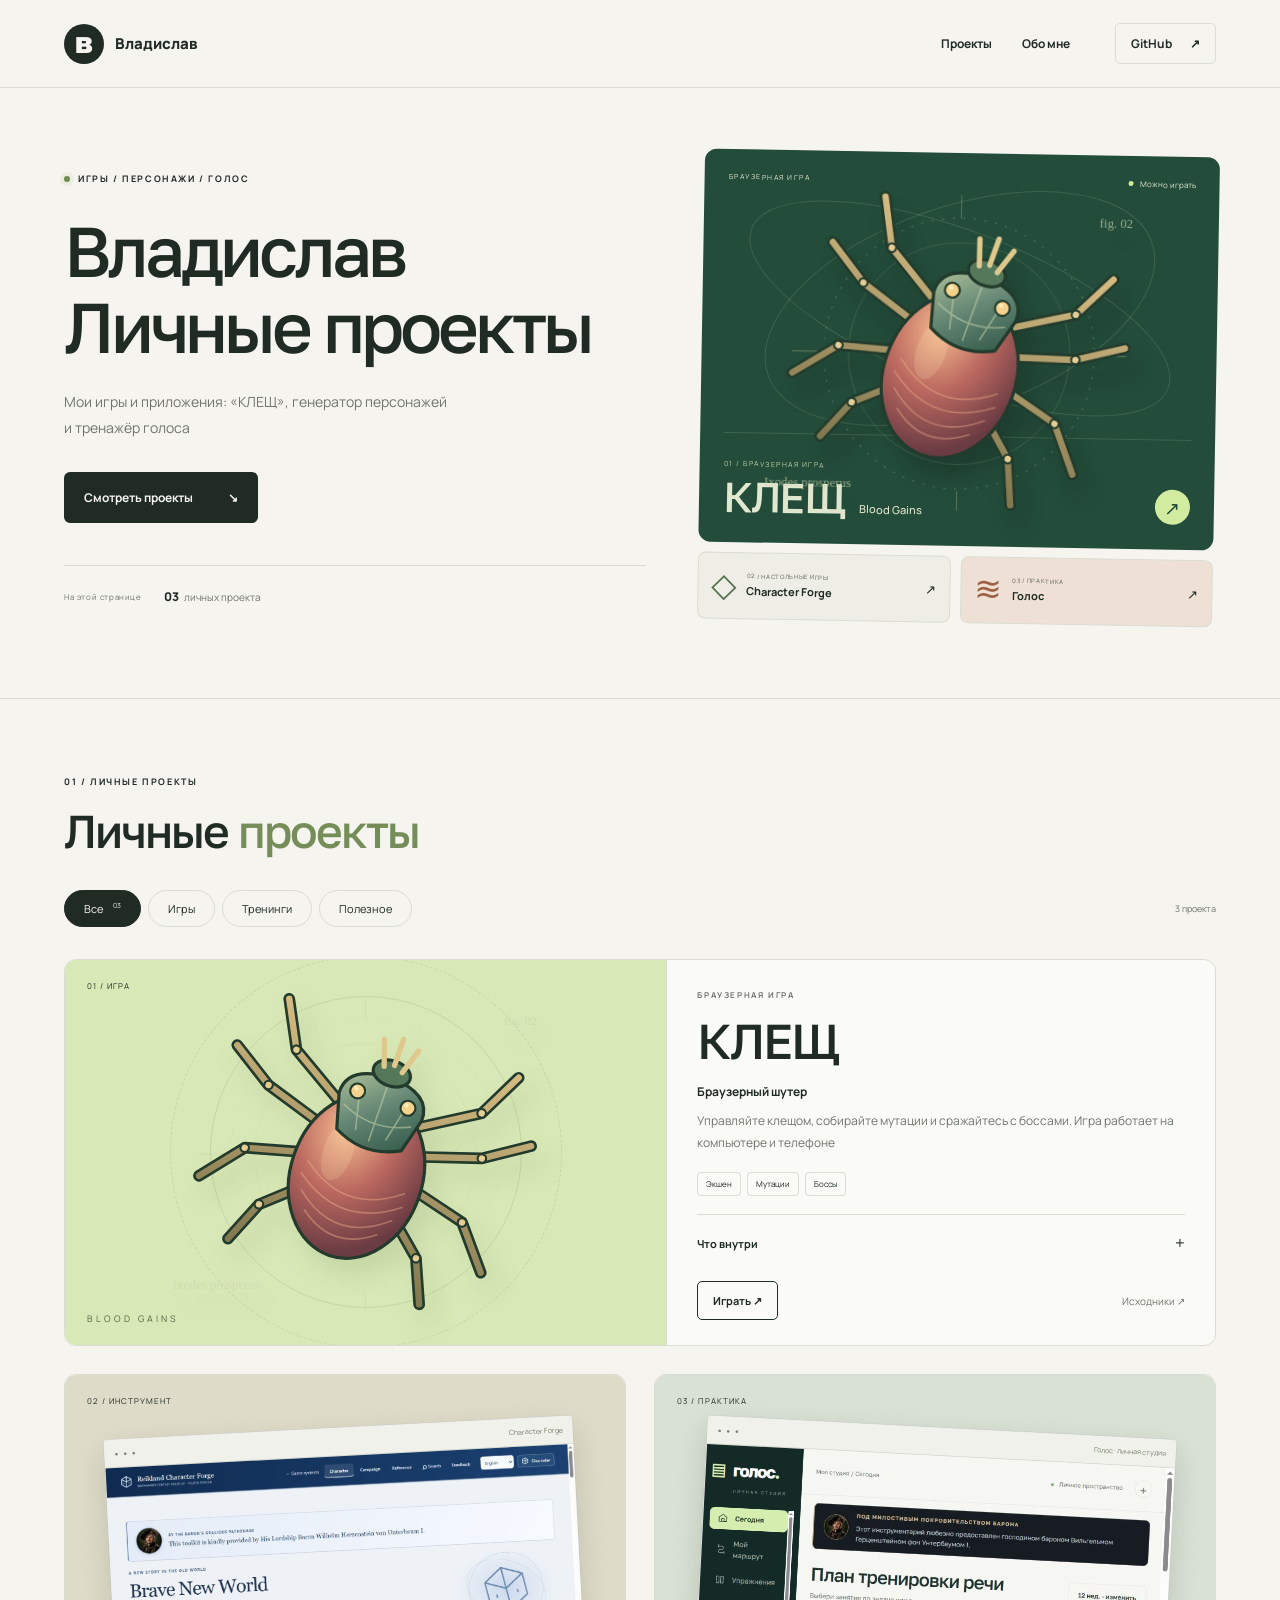
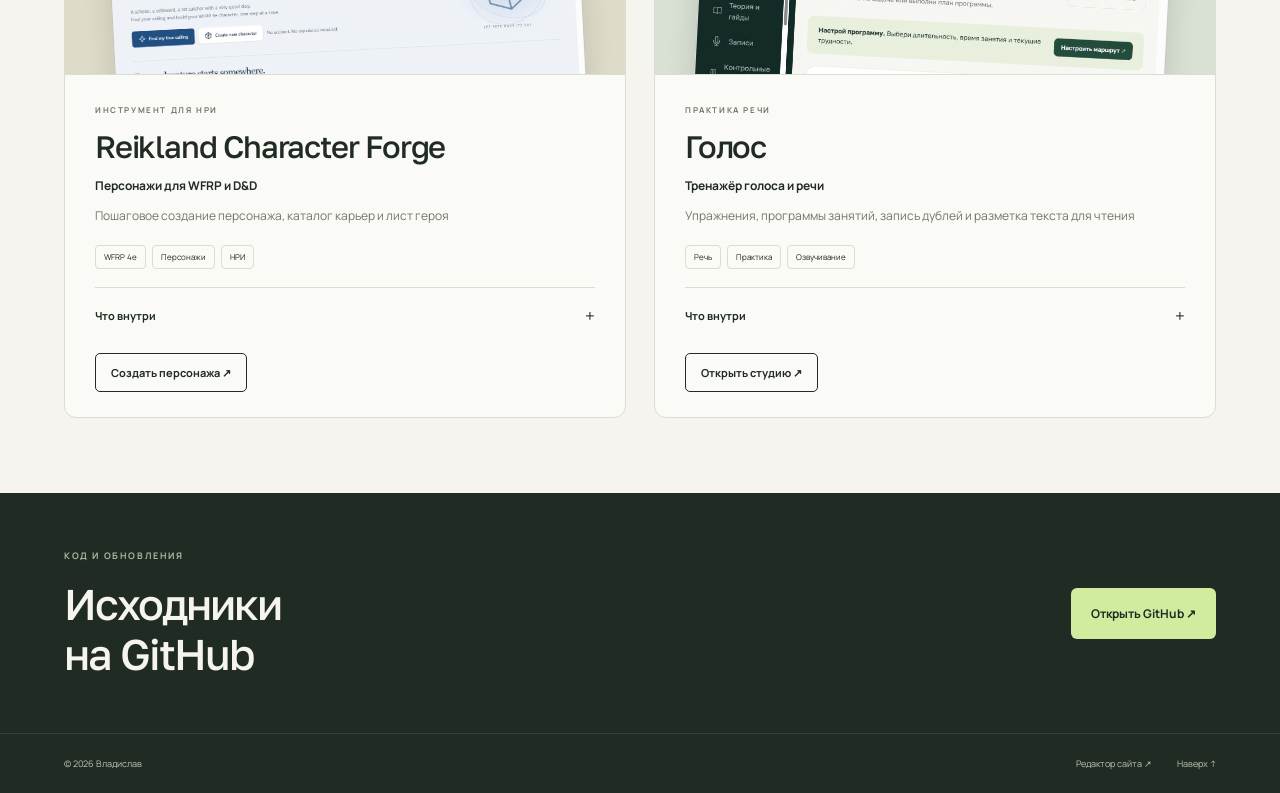
==== commit 1af18df4: "Show personal projects only; move professional work to unpublished draft" ====
--- a/index.html
+++ b/index.html
@@ -1,16 +1,16 @@
 <!doctype html>
-<html lang="ru"><head><meta charset="utf-8"><meta name="viewport" content="width=device-width,initial-scale=1"><meta name="description" content="Владислав: видеоконтент, Омар в большом городе, Мослекторий; личные проекты — КЛЕЩ, Character Forge и Голос"><meta name="theme-color" content="#f5f4ef"><meta property="og:title" content="Владислав — проекты и работа"><meta property="og:description" content="Работа с видеоконтентом, игры и приложения"><meta property="og:type" content="website"><title>Владислав — проекты и работа</title><link rel="icon" href="favicon.svg" type="image/svg+xml"><link rel="stylesheet" href="style.css"><script defer src="content.js"></script><script defer src="app.js"></script></head>
+<html lang="ru"><head><meta charset="utf-8"><meta name="viewport" content="width=device-width,initial-scale=1"><meta name="description" content="Личные проекты Владислава — КЛЕЩ, Character Forge и Голос"><meta name="theme-color" content="#f5f4ef"><meta property="og:title" content="Владислав — личные проекты"><meta property="og:description" content="Игры, генератор персонажей и тренажёр голоса"><meta property="og:type" content="website"><title>Владислав — личные проекты</title><link rel="icon" href="favicon.svg" type="image/svg+xml"><link rel="stylesheet" href="style.css"><script defer src="content.js?v=20261105-personal"></script><script defer src="app.js?v=20261105-personal"></script></head>
 <body><a class="skip" href="#main">К содержимому</a>
-<header><a class="brand" href="#/" aria-label="Владислав — на главную"><span class="brand-mark">в</span><span data-name>Владислав</span></a><nav aria-label="Основная навигация"><a href="#projects" data-nav="projects">Проекты</a><a href="#work" data-nav="work">Работа</a><a href="#/about" data-nav="about">Обо мне</a></nav><a class="header-github" data-github target="_blank" rel="noopener noreferrer">GitHub <span>↗</span></a></header>
+<header><a class="brand" href="#/" aria-label="Владислав — на главную"><span class="brand-mark">в</span><span data-name>Владислав</span></a><nav aria-label="Основная навигация"><a href="#projects" data-nav="projects">Проекты</a><a href="#/about" data-nav="about">Обо мне</a></nav><a class="header-github" data-github target="_blank" rel="noopener noreferrer">GitHub <span>↗</span></a></header>
 <main id="main" tabindex="-1">
 <div id="home-page">
-<section class="hero"><div class="hero-copy"><p class="eyebrow"><span class="dot"></span> ВИДЕО / ИГРЫ / СВОИ ИНСТРУМЕНТЫ</p><h1 id="tagline"></h1><p class="hero-intro" id="intro"></p><div class="hero-actions"><a href="#projects" class="button dark">Смотреть проекты <span>↘</span></a><a href="#work" class="text-link">Что делаю по работе ↗</a></div><div class="hero-index"><span>На этой странице</span><a href="#projects"><b id="project-count">03</b> личных проекта</a><a href="#work">Работа с видео ↗</a></div></div>
+<section class="hero"><div class="hero-copy"><p class="eyebrow"><span class="dot"></span> ИГРЫ / ПЕРСОНАЖИ / ГОЛОС</p><h1 id="tagline"></h1><p class="hero-intro" id="intro"></p><div class="hero-actions"><a href="#projects" class="button dark">Смотреть проекты <span>↘</span></a></div><div class="hero-index"><span>На этой странице</span><a href="#projects"><b id="project-count">03</b> личных проекта</a></div></div>
 <div class="hero-board"><a class="hero-tick" href="https://tick-wild-fur-v2.noblebell32.chatgpt.site/" target="_blank" rel="noopener noreferrer" aria-label="Играть в КЛЕЩ · Blood Gains"><div class="board-top"><span>БРАУЗЕРНАЯ ИГРА</span><span class="live-label"><i></i> Можно играть</span></div><div class="tick-stage"><span class="orbit orbit-one"></span><span class="orbit orbit-two"></span><img src="tick-original.svg" alt="Клещ с янтарным брюшком и зелёным панцирем — оригинальная иллюстрация из игры"></div><div class="board-bottom"><div><small>01 / БРАУЗЕРНАЯ ИГРА</small><strong>КЛЕЩ<span>Blood Gains</span></strong></div><span class="round-arrow">↗</span></div></a><div class="board-links"><a href="https://reikland-character-forge.noblebell32.chatgpt.site/" target="_blank" rel="noopener noreferrer"><span class="mini-symbol">◇</span><span><small>02 / НАСТОЛЬНЫЕ ИГРЫ</small>Character Forge</span><b>↗</b></a><a href="https://voice-studio-vladi.noblebell32.chatgpt.site/" target="_blank" rel="noopener noreferrer"><span class="mini-symbol sound-symbol">≋</span><span><small>03 / ПРАКТИКА</small>Голос</span><b>↗</b></a></div></div></section>
 <section id="projects" class="section projects"><div class="section-head"><div><p class="eyebrow">01 / ЛИЧНЫЕ ПРОЕКТЫ</p><h2>Личные <em>проекты</em></h2></div></div><div class="filter-bar"><div class="filters" role="group" aria-label="Категории проектов"><button data-filter="all" aria-pressed="true">Все <sup>03</sup></button><button data-filter="games" aria-pressed="false">Игры</button><button data-filter="training" aria-pressed="false">Тренинги</button><button data-filter="useful" aria-pressed="false">Полезное</button></div><span id="filter-status" role="status">3 проекта</span></div><div id="project-list"></div><p id="empty-projects" hidden>В этой категории пока нет проектов</p></section>
-<section id="work" class="section work-section"><div class="section-head"><div><p class="eyebrow">02 / РАБОТА С КОНТЕНТОМ</p><h2>Рабочие <em>проекты</em></h2></div><a class="text-link" href="#/about">Обо мне ↗</a></div><div id="work-list" class="work-list"></div></section>
+
 
 </div>
-<section id="about-page" class="section about-page" hidden><a class="back text-link" href="#/">← На главную</a><p class="eyebrow">ОБО МНЕ / <span data-name>ВЛАДИСЛАВ</span></p><div class="about-layout"><h1 id="about-title" tabindex="-1"></h1><div class="about-body"><p id="about-text"></p><p id="approach-text"></p><a href="#work" class="button dark">Рабочие проекты ↗</a></div></div><div class="traits" id="traits"></div><div class="about-bottom"><a class="text-link" href="#projects">Смотреть проекты ↗</a></div></section>
+<section id="about-page" class="section about-page" hidden><a class="back text-link" href="#/">← На главную</a><p class="eyebrow">ОБО МНЕ / <span data-name>ВЛАДИСЛАВ</span></p><div class="about-layout"><h1 id="about-title" tabindex="-1"></h1><div class="about-body"><p id="about-text"></p><p id="approach-text"></p></div></div><div class="traits" id="traits"></div><div class="about-bottom"><a class="text-link" href="#projects">Смотреть проекты ↗</a></div></section>
 </main>
 <footer><div class="footer-top"><div><p class="eyebrow">КОД И ОБНОВЛЕНИЯ</p><h2>Исходники<br>на GitHub</h2></div><a class="button light" data-github target="_blank" rel="noopener noreferrer">Открыть GitHub ↗</a></div><div class="footer-bottom"><span>© <span id="year">2026</span> <span data-name>Владислав</span></span><div><a href="editor.html">Редактор сайта ↗</a><a href="#/">Наверх ↑</a></div></div></footer>
 </body></html>
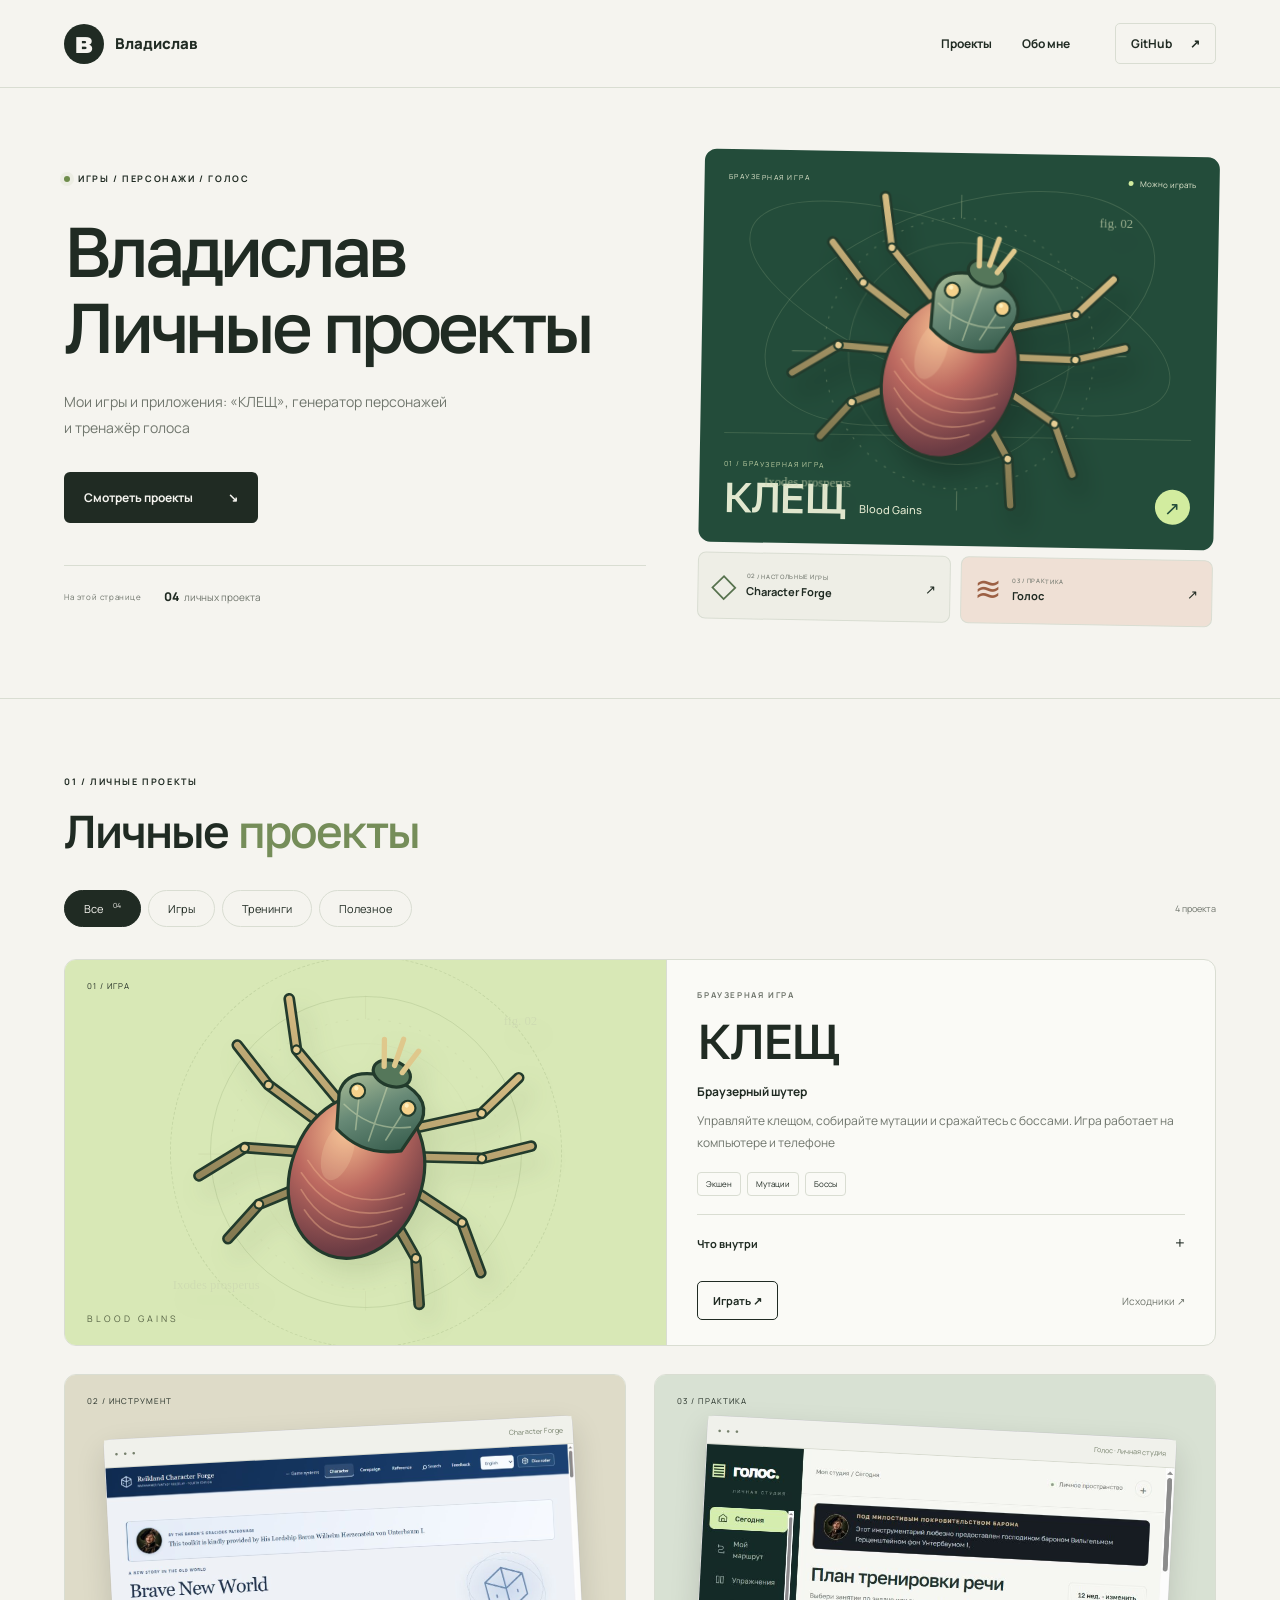
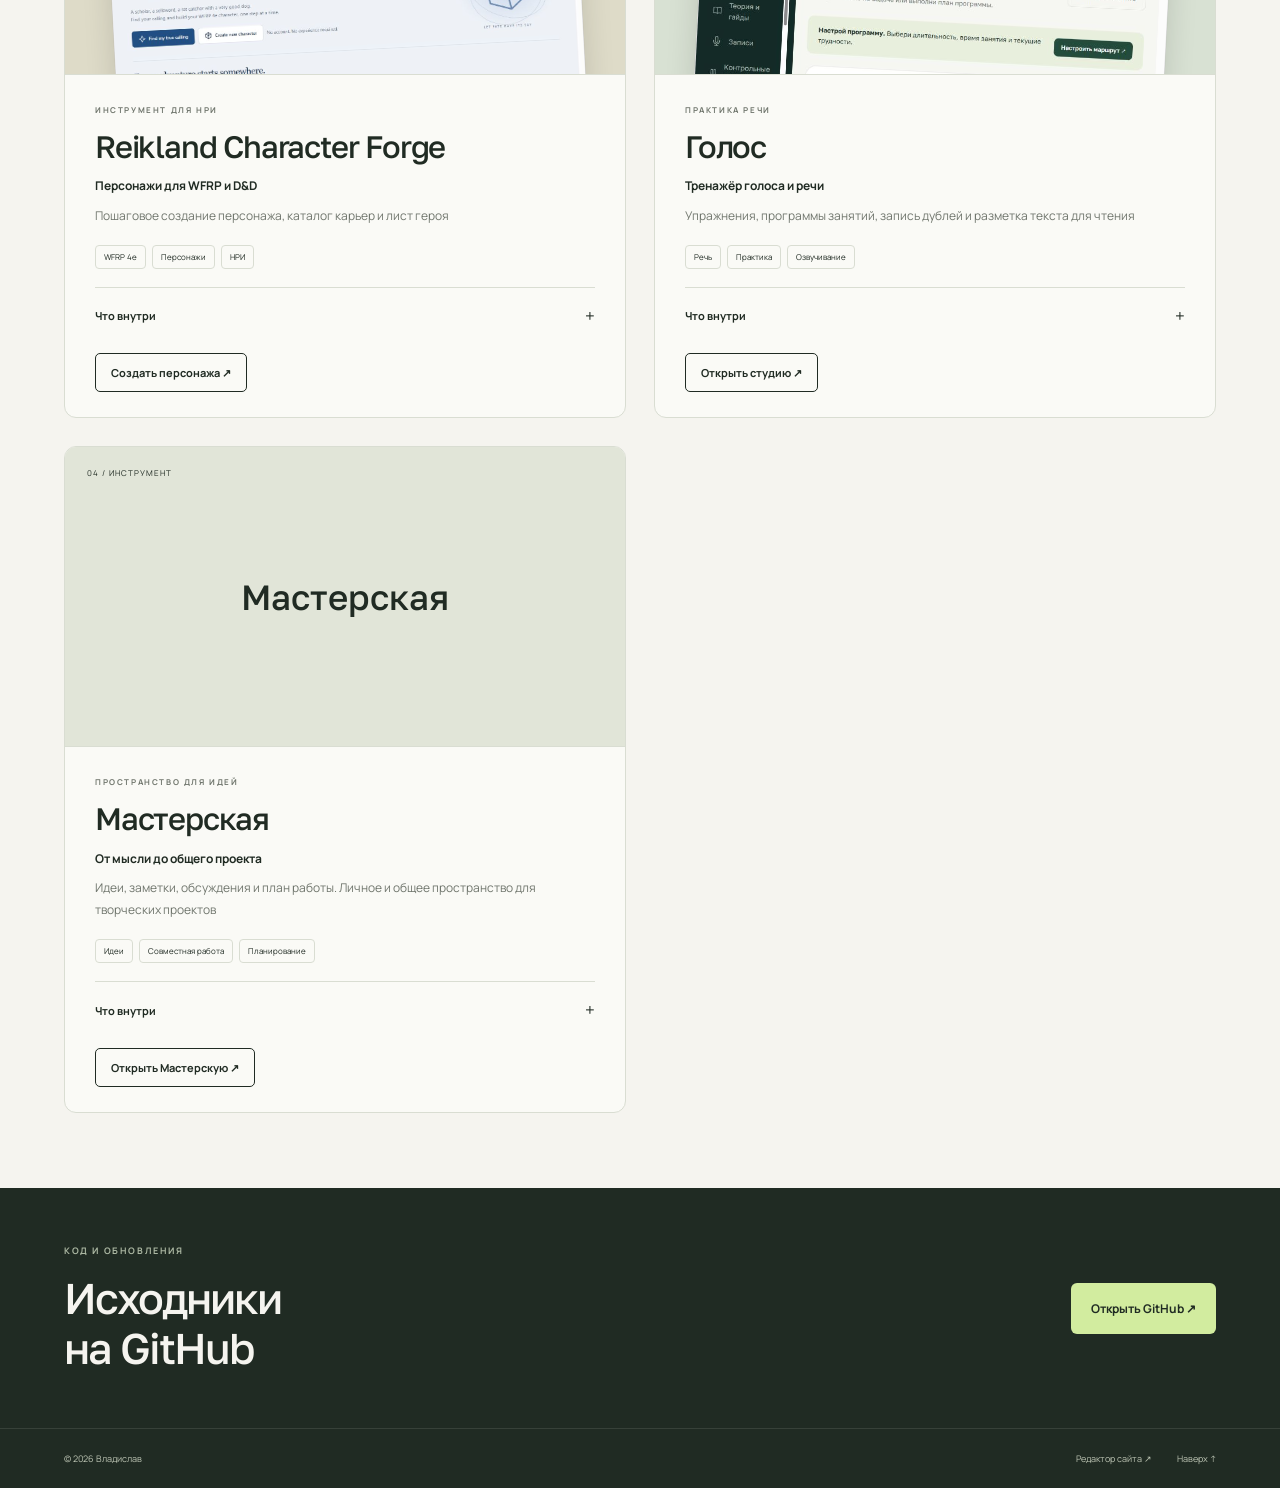
==== commit b656f322: "Refresh project data version after adding Masterskaya" ====
--- a/index.html
+++ b/index.html
@@ -1,5 +1,5 @@
 <!doctype html>
-<html lang="ru"><head><meta charset="utf-8"><meta name="viewport" content="width=device-width,initial-scale=1"><meta name="description" content="Личные проекты Владислава — КЛЕЩ, Character Forge и Голос"><meta name="theme-color" content="#f5f4ef"><meta property="og:title" content="Владислав — личные проекты"><meta property="og:description" content="Игры, генератор персонажей и тренажёр голоса"><meta property="og:type" content="website"><title>Владислав — личные проекты</title><link rel="icon" href="favicon.svg" type="image/svg+xml"><link rel="stylesheet" href="style.css"><script defer src="content.js?v=20261105-personal"></script><script defer src="app.js?v=20261105-personal"></script></head>
+<html lang="ru"><head><meta charset="utf-8"><meta name="viewport" content="width=device-width,initial-scale=1"><meta name="description" content="Личные проекты Владислава — КЛЕЩ, Character Forge и Голос"><meta name="theme-color" content="#f5f4ef"><meta property="og:title" content="Владислав — личные проекты"><meta property="og:description" content="Игры, генератор персонажей и тренажёр голоса"><meta property="og:type" content="website"><title>Владислав — личные проекты</title><link rel="icon" href="favicon.svg" type="image/svg+xml"><link rel="stylesheet" href="style.css"><script defer src="content.js?v=20261107-workshop"></script><script defer src="app.js?v=20261105-owner-menu"></script></head>
 <body><a class="skip" href="#main">К содержимому</a>
 <header><a class="brand" href="#/" aria-label="Владислав — на главную"><span class="brand-mark">в</span><span data-name>Владислав</span></a><nav aria-label="Основная навигация"><a href="#projects" data-nav="projects">Проекты</a><a href="#/about" data-nav="about">Обо мне</a></nav><a class="header-github" data-github target="_blank" rel="noopener noreferrer">GitHub <span>↗</span></a></header>
 <main id="main" tabindex="-1">
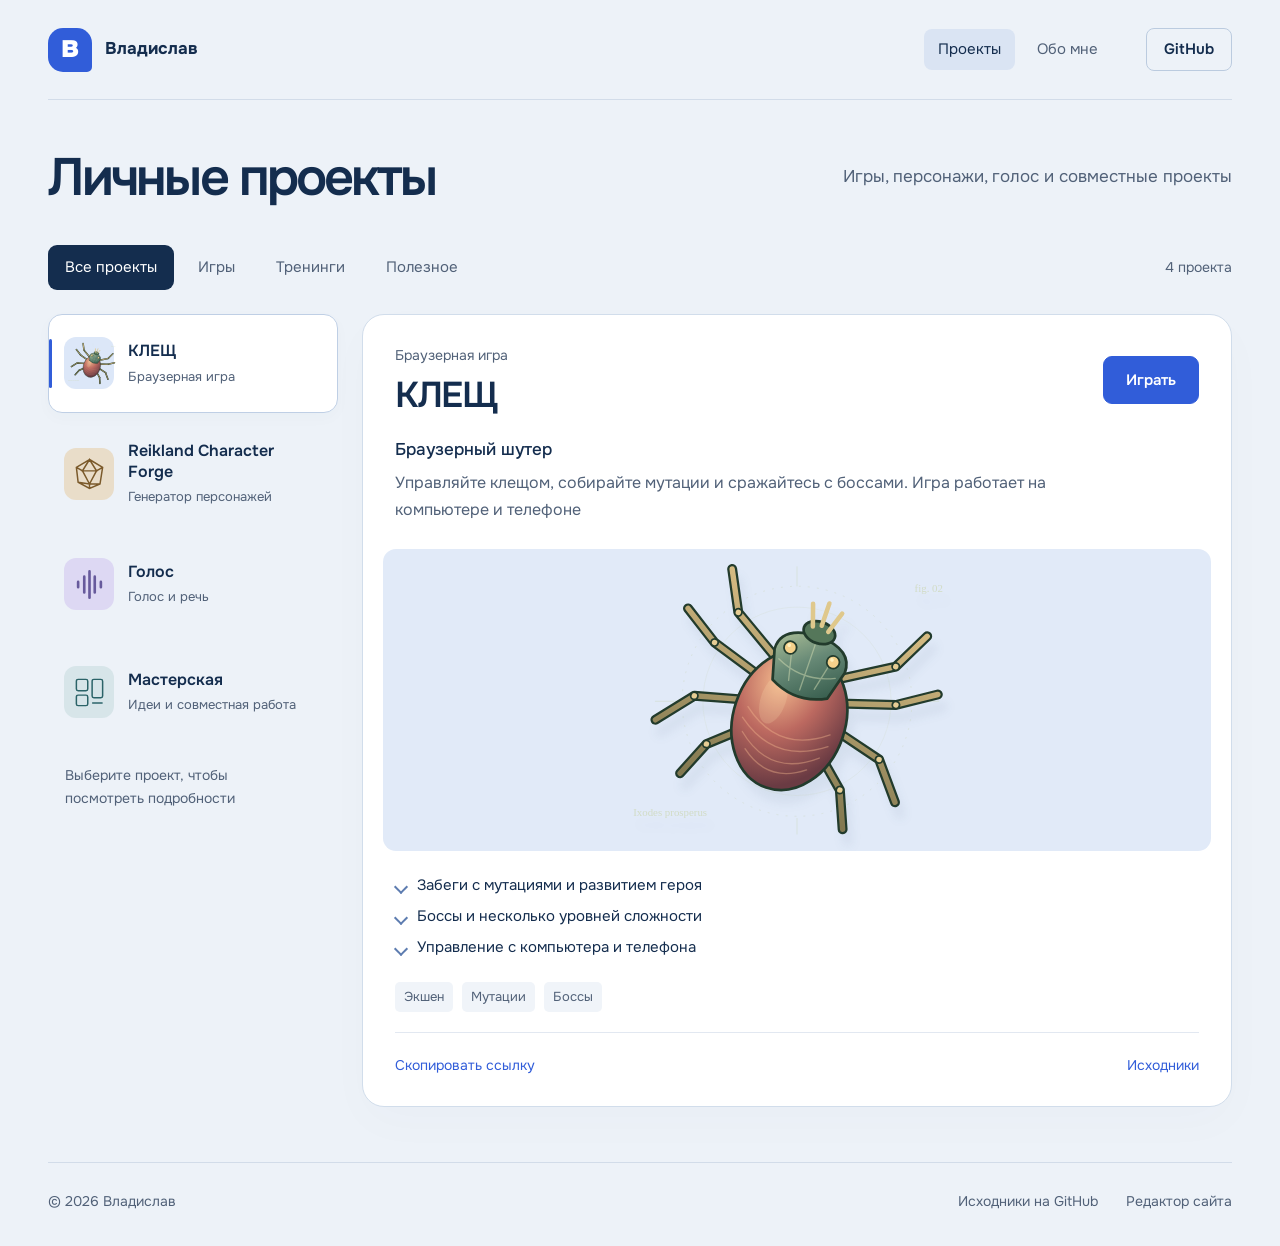
==== commit e88ce464: "Redesign portfolio as accessible project catalog with blue palette" ====
--- a/index.html
+++ b/index.html
@@ -1,16 +1,16 @@
 <!doctype html>
-<html lang="ru"><head><meta charset="utf-8"><meta name="viewport" content="width=device-width,initial-scale=1"><meta name="description" content="Личные проекты Владислава — КЛЕЩ, Character Forge и Голос"><meta name="theme-color" content="#f5f4ef"><meta property="og:title" content="Владислав — личные проекты"><meta property="og:description" content="Игры, генератор персонажей и тренажёр голоса"><meta property="og:type" content="website"><title>Владислав — личные проекты</title><link rel="icon" href="favicon.svg" type="image/svg+xml"><link rel="stylesheet" href="style.css"><script defer src="content.js?v=20261107-workshop"></script><script defer src="app.js?v=20261105-owner-menu"></script></head>
-<body><a class="skip" href="#main">К содержимому</a>
-<header><a class="brand" href="#/" aria-label="Владислав — на главную"><span class="brand-mark">в</span><span data-name>Владислав</span></a><nav aria-label="Основная навигация"><a href="#projects" data-nav="projects">Проекты</a><a href="#/about" data-nav="about">Обо мне</a></nav><a class="header-github" data-github target="_blank" rel="noopener noreferrer">GitHub <span>↗</span></a></header>
+<html lang="ru"><head><meta charset="utf-8"><meta name="viewport" content="width=device-width,initial-scale=1"><meta name="description" content="Личные проекты Владислава: КЛЕЩ, Character Forge, Голос и Мастерская"><meta name="theme-color" content="#EDF2F8"><meta property="og:title" content="Владислав — личные проекты"><meta property="og:description" content="Игры и приложения, которые можно открыть и попробовать"><meta property="og:type" content="website"><title>Владислав — личные проекты</title><link rel="icon" href="favicon.svg" type="image/svg+xml"><link rel="stylesheet" href="style.css?v=20261123"><script defer src="content.js?v=20261123"></script><script defer src="app.js?v=20261123"></script></head>
+<body><a class="skip-link" href="#main">К содержимому</a>
+<header class="site-header"><a class="brand" href="#/" aria-label="Владислав — главная"><span class="brand-symbol" aria-hidden="true">в</span><span data-name>Владислав</span></a><nav class="main-nav" aria-label="Основная навигация"><a href="#projects" data-nav="projects">Проекты</a><a href="#/about" data-nav="about">Обо мне</a></nav><a class="github-nav" data-github target="_blank" rel="noopener noreferrer">GitHub</a></header>
 <main id="main" tabindex="-1">
 <div id="home-page">
-<section class="hero"><div class="hero-copy"><p class="eyebrow"><span class="dot"></span> ИГРЫ / ПЕРСОНАЖИ / ГОЛОС</p><h1 id="tagline"></h1><p class="hero-intro" id="intro"></p><div class="hero-actions"><a href="#projects" class="button dark">Смотреть проекты <span>↘</span></a></div><div class="hero-index"><span>На этой странице</span><a href="#projects"><b id="project-count">03</b> личных проекта</a></div></div>
-<div class="hero-board"><a class="hero-tick" href="https://tick-wild-fur-v2.noblebell32.chatgpt.site/" target="_blank" rel="noopener noreferrer" aria-label="Играть в КЛЕЩ · Blood Gains"><div class="board-top"><span>БРАУЗЕРНАЯ ИГРА</span><span class="live-label"><i></i> Можно играть</span></div><div class="tick-stage"><span class="orbit orbit-one"></span><span class="orbit orbit-two"></span><img src="tick-original.svg" alt="Клещ с янтарным брюшком и зелёным панцирем — оригинальная иллюстрация из игры"></div><div class="board-bottom"><div><small>01 / БРАУЗЕРНАЯ ИГРА</small><strong>КЛЕЩ<span>Blood Gains</span></strong></div><span class="round-arrow">↗</span></div></a><div class="board-links"><a href="https://reikland-character-forge.noblebell32.chatgpt.site/" target="_blank" rel="noopener noreferrer"><span class="mini-symbol">◇</span><span><small>02 / НАСТОЛЬНЫЕ ИГРЫ</small>Character Forge</span><b>↗</b></a><a href="https://voice-studio-vladi.noblebell32.chatgpt.site/" target="_blank" rel="noopener noreferrer"><span class="mini-symbol sound-symbol">≋</span><span><small>03 / ПРАКТИКА</small>Голос</span><b>↗</b></a></div></div></section>
-<section id="projects" class="section projects"><div class="section-head"><div><p class="eyebrow">01 / ЛИЧНЫЕ ПРОЕКТЫ</p><h2>Личные <em>проекты</em></h2></div></div><div class="filter-bar"><div class="filters" role="group" aria-label="Категории проектов"><button data-filter="all" aria-pressed="true">Все <sup>03</sup></button><button data-filter="games" aria-pressed="false">Игры</button><button data-filter="training" aria-pressed="false">Тренинги</button><button data-filter="useful" aria-pressed="false">Полезное</button></div><span id="filter-status" role="status">3 проекта</span></div><div id="project-list"></div><p id="empty-projects" hidden>В этой категории пока нет проектов</p></section>
-
-
-</div>
-<section id="about-page" class="section about-page" hidden><a class="back text-link" href="#/">← На главную</a><p class="eyebrow">ОБО МНЕ / <span data-name>ВЛАДИСЛАВ</span></p><div class="about-layout"><h1 id="about-title" tabindex="-1"></h1><div class="about-body"><p id="about-text"></p><p id="approach-text"></p></div></div><div class="traits" id="traits"></div><div class="about-bottom"><a class="text-link" href="#projects">Смотреть проекты ↗</a></div></section>
+<section class="intro layout"><h1 id="tagline">Личные проекты</h1><p id="intro"></p></section>
+<section id="projects" class="catalog layout" aria-label="Каталог проектов">
+<div class="catalog-toolbar"><div class="filters" role="group" aria-label="Категории проектов"><button type="button" data-filter="all" aria-pressed="true">Все проекты</button><button type="button" data-filter="games" aria-pressed="false">Игры</button><button type="button" data-filter="training" aria-pressed="false">Тренинги</button><button type="button" data-filter="useful" aria-pressed="false">Полезное</button></div><span id="filter-status" role="status" aria-live="polite"></span></div>
+<div class="catalog-layout"><aside class="project-index"><div id="project-tabs" class="project-tabs" role="tablist" aria-label="Выберите проект" aria-orientation="vertical"></div><p class="selector-help">Выберите проект, чтобы посмотреть подробности</p></aside><div id="project-panel" class="project-panel" role="tabpanel" tabindex="0"></div></div><p id="empty-projects" class="empty-state" hidden>В этой категории пока нет проектов <button type="button" id="show-all">Показать все</button></p>
+</section></div>
+<section id="about-page" class="about-page layout" hidden><a class="back-link" href="#projects">К проектам</a><div class="about-intro"><div><h1 id="about-title" tabindex="-1"></h1><p class="about-name" data-name></p></div><div class="about-copy"><p id="about-text"></p><p id="approach-text"></p></div></div><div id="traits" class="interests"></div><a class="primary-action about-action" href="#projects">Смотреть проекты</a></section>
 </main>
-<footer><div class="footer-top"><div><p class="eyebrow">КОД И ОБНОВЛЕНИЯ</p><h2>Исходники<br>на GitHub</h2></div><a class="button light" data-github target="_blank" rel="noopener noreferrer">Открыть GitHub ↗</a></div><div class="footer-bottom"><span>© <span id="year">2026</span> <span data-name>Владислав</span></span><div><a href="editor.html">Редактор сайта ↗</a><a href="#/">Наверх ↑</a></div></div></footer>
+<footer class="site-footer layout"><p>© <span id="year">2026</span> <span data-name>Владислав</span></p><div><a data-github target="_blank" rel="noopener noreferrer">Исходники на GitHub</a><a href="editor.html">Редактор сайта</a></div></footer>
+<noscript><div class="layout noscript">Для просмотра каталога включите JavaScript в браузере. <a href="https://github.com/smerchik15">Открыть GitHub</a></div></noscript>
 </body></html>
--- a/style.css
+++ b/style.css
@@ -1,8 +1,11 @@
-@import url('https://fonts.googleapis.com/css2?family=Golos+Text:wght@400;500;600;700;800;900&family=Manrope:wght@400;500;600;700;800&display=swap');
-:root{--paper:#f5f4ef;--ink:#202b23;--muted:#70766d;--green:#234c3a;--lime:#d2ec9f;--line:#d9ddd2;--orange:#dca184;--radius:12px}*{box-sizing:border-box}html{scroll-behavior:smooth;scroll-padding-top:90px}body{margin:0;background:var(--paper);color:var(--ink);font:14px 'Manrope',Arial,sans-serif;-webkit-font-smoothing:antialiased}a{color:inherit;text-decoration:none}button,input,textarea,select{font:inherit}button{cursor:pointer}button,a{-webkit-tap-highlight-color:transparent}a:focus-visible,button:focus-visible,summary:focus-visible,input:focus-visible,textarea:focus-visible{outline:3px solid #c87448;outline-offset:5px}h1,h2,h3,p{margin:0}h1,h2,h3{font-family:'Golos Text',Arial,sans-serif}header{max-width:1440px;margin:auto;padding:0 5%;height:88px;display:flex;align-items:center;gap:45px;border-bottom:1px solid var(--line)}.brand{display:flex;align-items:center;gap:11px;font-size:15px;font-weight:800;white-space:nowrap}.brand-mark{display:grid;place-items:center;width:40px;height:40px;border-radius:50%;background:var(--ink);color:var(--paper);font:800 30px 'Golos Text',sans-serif;padding-bottom:5px}nav{display:flex;gap:30px;margin-left:auto}nav a,.header-github{font-size:12px;font-weight:700}nav a{position:relative;padding:12px 0}nav a:after{content:'';position:absolute;bottom:3px;left:0;width:0;height:2px;background:var(--green);transition:width .2s}nav a:hover:after,nav a[aria-current]:after{width:100%}.header-github{display:flex;gap:18px;border:1px solid var(--line);padding:11px 15px;border-radius:5px}.header-github:hover{border-color:var(--ink)}main{outline:0}.hero{max-width:1440px;margin:auto;padding:65px 5% 75px;display:grid;grid-template-columns:1.13fr 1fr;gap:55px;align-items:center}.hero-copy{min-width:0}.eyebrow{font-size:9px;font-weight:700;letter-spacing:1.6px;line-height:1.7;display:flex;gap:8px;align-items:center}.dot{height:6px;width:6px;border-radius:50%;background:#6e8c4b;box-shadow:0 0 0 4px #6e8c4b12}h1{font-size:clamp(52px,5.5vw,79px);line-height:1.08;font-weight:500;letter-spacing:-4px;white-space:pre-line;margin:25px 0}#tagline{max-width:660px}.hero-intro{font-size:14px;line-height:1.9;max-width:385px;color:var(--muted);margin:25px 0 30px}.hero-actions{display:flex;align-items:center;gap:25px;flex-wrap:wrap}.button{display:inline-flex;justify-content:space-between;align-items:center;gap:35px;border-radius:6px;padding:16px 20px;min-height:51px;font-size:12px;font-weight:700;transition:transform .2s,box-shadow .2s}.dark{background:var(--ink);color:var(--paper)}.light{background:var(--lime);color:var(--ink)}.button:hover{transform:translateY(-2px);box-shadow:0 4px 14px #0001}.text-link{display:inline-flex;align-items:center;font-size:11px;font-weight:700;line-height:1.7}.text-link:hover{text-decoration:underline;text-underline-offset:5px}.hero-index{display:flex;align-items:center;gap:22px;border-top:1px solid var(--line);padding-top:22px;margin-top:42px;font-size:10px;color:var(--muted)}.hero-index>span{font-size:8px;letter-spacing:.6px}.hero-index b{font-weight:800;font-size:12px;color:var(--ink);margin-right:3px}.hero-index a:hover{color:var(--green)}.hero-board{min-width:0;transform:rotate(1deg)}.hero-tick{display:block;background:var(--green);color:#e2e8cf;padding:22px 24px 25px;border-radius:var(--radius);overflow:hidden;transition:transform .3s}.hero-tick:hover{transform:rotate(-1deg)}.board-top{display:flex;align-items:center;justify-content:space-between;font-size:7px;letter-spacing:1.5px;gap:15px}.live-label{font-size:8px;letter-spacing:0;display:flex;align-items:center;gap:6px;white-space:nowrap}.live-label i{height:5px;width:5px;border-radius:50%;background:var(--lime)}.tick-stage{height:245px;position:relative;display:grid;place-items:center;isolation:isolate}.tick-stage img{width:96%;height:100%;z-index:1;object-fit:contain;filter:drop-shadow(9px 18px 12px #0003);transition:transform .4s}.hero-tick:hover .tick-stage img{transform:rotate(3deg) scale(1.03)}.orbit{position:absolute;inset:20px 30px;border:1px solid #c4d2a52b;border-radius:50%;transform:rotate(-20deg);z-index:-1}.orbit-two{inset:45px 10px;transform:rotate(20deg)}.stage-note{position:absolute;right:-3px;bottom:0;font-size:8px;line-height:1.6;color:#ccd7b4;transform:rotate(-6deg);z-index:2}.board-bottom{display:flex;align-items:end;justify-content:space-between;margin-top:5px;border-top:1px solid #cadca32a;padding-top:18px}.board-bottom small{font-size:7px;letter-spacing:1.5px;color:#bfd0a5}.board-bottom strong{display:flex;align-items:end;gap:15px;font-family:'Golos Text',sans-serif;font-size:42px;letter-spacing:-1.7px;font-weight:500;margin-top:5px;line-height:1}.board-bottom strong span{font-size:11px;letter-spacing:0;line-height:1.8;font-family:'Manrope',sans-serif}.round-arrow{width:35px;height:35px;border-radius:50%;background:var(--lime);color:var(--green);display:grid;place-items:center;font-size:19px}.board-links{display:grid;grid-template-columns:1fr 1fr;gap:10px;margin-top:10px}.board-links>a{display:flex;align-items:center;gap:10px;border:1px solid var(--line);border-radius:8px;padding:16px 13px;background:#eeeee6;min-width:0;transition:background .2s}.board-links>a:last-child{background:#efe0d5}.board-links>a:hover{background:#e1e7d4}.mini-symbol{font-family:Georgia,serif;font-size:33px;line-height:1;color:#56714d}.sound-symbol{color:#9c6044}.board-links>a>span:nth-child(2){font-size:11px;line-height:1.6;font-weight:700}.board-links small{display:block;font-size:6px;font-weight:500;letter-spacing:.7px;color:var(--muted)}.board-links b{margin-left:auto;font-size:13px;font-weight:500}.section{max-width:1440px;margin:auto;padding:75px 5%}.section-head{display:flex;justify-content:space-between;align-items:end;gap:30px}h2{font-weight:500;font-size:clamp(34px,3.6vw,51px);letter-spacing:-2px;line-height:1.16;margin-top:15px}em{font-style:normal;color:#758d59}.section-note{color:var(--muted);font-size:11px;line-height:1.8;margin-bottom:4px}.projects{border-top:1px solid var(--line)}.filter-bar{display:flex;justify-content:space-between;align-items:center;gap:15px;margin:32px 0}.filters{display:flex;gap:7px;flex-wrap:wrap}.filters button{background:transparent;border:1px solid var(--line);border-radius:30px;font-size:11px;padding:10px 19px;color:var(--ink);transition:background .2s,color .2s}.filters button[aria-pressed=true]{background:var(--ink);color:var(--paper);border-color:var(--ink)}.filters button:hover{border-color:var(--ink)}sup{font-size:7px;margin-left:8px}#filter-status{font-size:9px;white-space:nowrap;color:var(--muted)}#project-list{display:grid;grid-template-columns:repeat(2,minmax(0,1fr));gap:28px}.project{display:flex;flex-direction:column;overflow:hidden;border:1px solid var(--line);border-radius:var(--radius);background:#fafaf6;min-width:0;transition:box-shadow .25s,border-color .25s}.project:hover{border-color:#9fac91;box-shadow:0 8px 30px #1d321509}.project.featured{grid-column:1/-1;display:grid;grid-template-columns:1.1fr 1fr}.project-visual{position:relative;height:300px;display:flex;align-items:end;justify-content:center;overflow:hidden;isolation:isolate;border-bottom:1px solid var(--line)}.cover-number{position:absolute;top:20px;left:22px;font-size:8px;letter-spacing:1px;z-index:3}.cover-tick{background:#d8e8b6;align-items:center;height:100%;min-height:370px;border:0;border-right:1px solid var(--line)}.cover-tick:before,.cover-tick:after{content:'';position:absolute;width:310px;height:310px;border:1px solid #55703b25;border-radius:50%;z-index:-1}.cover-tick:after{width:390px;height:390px;border-style:dashed}.cover-tick .tick-original{width:85%;height:330px;object-fit:contain;filter:drop-shadow(9px 14px 12px #3e542e20);transition:transform .4s}.cover-tick:hover .tick-original{transform:rotate(-5deg)}.cover-label{position:absolute;bottom:20px;left:22px;letter-spacing:3px;font-size:9px;color:#566345}.cover-forge{background:#dedbc8}.cover-voice{background:#d8e1d3}.browser-frame{position:relative;width:84%;border:1px solid #0002;border-radius:7px 7px 0 0;box-shadow:0 12px 30px #0002;margin-bottom:-33px;transform:rotate(-3deg);transition:transform .4s;background:#fff}.cover-voice .browser-frame{transform:rotate(3deg)}.project-visual:hover .browser-frame{transform:translateY(-6px) rotate(0)}.browser-bar{display:flex;justify-content:space-between;align-items:center;background:#f0f1eb;border-bottom:1px solid #d7dacf;padding:9px 10px;font-size:7px;color:#76816c}.browser-bar>span:first-child{letter-spacing:2px;font-size:6px}.browser-frame img{display:block;width:100%;height:250px;object-fit:cover;object-position:top}.cover-generic{background:#e1e5d8;align-items:center}.generic-name{font:500 35px 'Golos Text';padding:30px;overflow-wrap:anywhere}.project-body{padding:28px 30px 25px;display:flex;flex-direction:column;flex:1}.project-body>.eyebrow{font-size:8px;color:var(--muted)}.project h3{font-size:31px;font-weight:500;letter-spacing:-1.2px;line-height:1.15;margin-top:12px;white-space:pre-line}.featured h3{font-size:49px;letter-spacing:-2px}.project-subtitle{font-size:12px;font-weight:700;line-height:1.7;margin:12px 0 8px}.project-description{font-size:12px;line-height:1.85;color:var(--muted)}.tags{display:flex;gap:6px;flex-wrap:wrap;margin:18px 0}.tags span{border:1px solid var(--line);padding:5px 8px;border-radius:4px;font-size:8px;line-height:1.5}.project-details{font-size:11px;border-top:1px solid var(--line);padding:13px 0 17px;margin-top:auto;line-height:1.8}.project-details summary{cursor:pointer;list-style:none;display:flex;align-items:center;justify-content:space-between;font-weight:700}.project-details summary::-webkit-details-marker{display:none}.project-details summary:after{content:'+';font-size:17px;font-weight:400}.project-details[open] summary:after{content:'−'}.project-details ul{margin:12px 0 0;padding-left:17px;color:var(--muted)}.project-details li{padding:3px 0}.project-links{display:flex;justify-content:space-between;align-items:center;gap:15px;padding-top:5px;font-size:11px}.project-cta{padding:11px 15px;border:1px solid var(--ink);border-radius:5px;font-weight:700;transition:background .2s,color .2s}.project-cta:hover{background:var(--ink);color:var(--paper)}.source-link{color:var(--muted);font-size:10px}.source-link:hover{text-decoration:underline}#empty-projects{padding:40px 0;color:var(--muted)}.work-section{border-top:1px solid var(--line)}.work-list{margin-top:40px}.work-item{display:grid;grid-template-columns:55px 1fr 1.1fr;gap:25px;border-top:1px solid var(--line);padding:30px 0}.work-number{font-size:11px;color:#839475;padding-top:3px}.work-name .eyebrow{font-size:7px;color:var(--muted)}.work-name h3{font-size:25px;font-weight:500;line-height:1.2;letter-spacing:-.7px;margin-top:12px}.work-info p{font-size:12px;line-height:1.9;color:var(--muted);max-width:430px}.work-info .text-link{margin-top:15px}.about-strip{border-top:1px solid var(--line);display:grid;grid-template-columns:.7fr 1.7fr .5fr;gap:30px;align-items:start}.about-strip>.eyebrow{font-size:8px}.about-strip h2{margin-top:0;font-size:40px}.about-strip>div>p{font-size:12px;line-height:1.9;color:var(--muted);max-width:440px;margin:22px 0}.about-sign{font:600 130px 'Golos Text';color:#c5d0b5;line-height:.8;letter-spacing:-14px}.back{margin-bottom:50px}.about-layout{display:grid;grid-template-columns:1fr 1fr;gap:65px;margin-bottom:60px}.about-layout h1{font-size:65px;margin-top:25px}.about-body p{font-size:15px;line-height:1.95;color:var(--muted);margin-top:25px}.about-body .button{margin-top:25px}.traits{display:grid;grid-template-columns:repeat(3,minmax(0,1fr));gap:35px;border-top:1px solid var(--line);padding-top:35px}.trait>span{font-size:10px;color:var(--muted)}.trait h3{font-size:25px;font-weight:500;margin:16px 0;letter-spacing:-.6px}.trait p{font-size:12px;color:var(--muted);line-height:1.9}.about-bottom{border-top:1px solid var(--line);padding-top:25px;margin-top:45px;display:flex;align-items:center;justify-content:space-between;gap:20px}.about-bottom p{font-size:12px;color:var(--muted)}footer{background:var(--ink);color:var(--paper)}.footer-top,.footer-bottom{max-width:1440px;margin:auto;padding:55px 5%;display:flex;justify-content:space-between;align-items:center;gap:30px}.footer-top .eyebrow{color:#abb7a2}.footer-top h2{font-size:43px}.footer-bottom{padding-top:23px;padding-bottom:23px;border-top:1px solid #ffffff1a;font-size:9px;color:#bdc5b4}.footer-bottom>div{display:flex;gap:25px}.footer-bottom a:hover{color:#fff}.skip{position:absolute;left:15px;top:-100px;z-index:20}.skip:focus{top:10px;background:var(--ink);color:white;padding:15px}[hidden]{display:none!important}:focus:not(:focus-visible){outline:none}
-@media(min-width:1450px){.hero{padding-top:85px;padding-bottom:90px}.tick-stage{height:290px}}
-@media(max-width:1050px){header{gap:25px}nav{gap:23px}.hero{gap:32px}.hero h1{font-size:57px;letter-spacing:-3px}.hero-actions{gap:18px}.hero-actions .text-link{font-size:10px}.hero-index{gap:13px}.hero-index>span{display:none}.board-links>a{padding:13px 10px;gap:8px}.board-links>a>span:nth-child(2){font-size:10px}.mini-symbol{font-size:26px}.board-bottom strong{font-size:36px}.stage-note{display:none}.project-body{padding:25px}.project h3{font-size:27px}.featured h3{font-size:45px}.project-visual{height:260px}.browser-frame img{height:225px}.work-item{grid-template-columns:30px 1fr 1fr;gap:20px}.about-layout h1{font-size:55px}.about-layout{gap:35px}}
-@media(max-width:760px){header{height:76px;padding:0 6%;gap:20px}.brand{font-size:12px}.brand-mark{width:33px;height:33px;font-size:25px;padding-bottom:4px}nav{gap:20px}nav a{font-size:10px}.header-github{display:none}.hero{grid-template-columns:1fr;padding:45px 6% 50px;gap:35px}.hero h1{font-size:clamp(45px,8.5vw,66px);letter-spacing:-2.8px;max-width:640px}.hero-intro{max-width:450px;font-size:13px}.hero-actions{gap:23px}.hero-index{margin-top:28px;max-width:450px;gap:25px}.hero-index>span{display:inline}.hero-board{transform:none;max-width:590px;width:100%;justify-self:center}.tick-stage{height:250px}.hero-tick{padding:22px 25px}.board-bottom strong{font-size:42px}.board-links>a{padding:17px 16px}.board-links>a>span:nth-child(2){font-size:12px}.board-links small{font-size:7px}.section{padding:55px 6%}.section-head{gap:20px}h2{font-size:38px;letter-spacing:-1.7px}.section-note{font-size:10px}.filter-bar{margin:25px 0}.filters button{padding:9px 15px;font-size:10px}#filter-status{font-size:8px}.project.featured{grid-template-columns:1fr 1fr}.cover-tick{min-height:350px}.cover-tick .tick-original{height:280px;width:110%}.project-body{padding:23px 20px}.featured h3{font-size:38px}.project h3{font-size:25px}.project-subtitle,.project-description{font-size:11px}.project-visual{height:230px}.browser-frame{width:90%}.browser-frame img{height:200px}.cover-number{top:16px;left:17px}.work-item{grid-template-columns:25px 1fr 1fr;gap:15px}.work-name h3{font-size:22px}.work-info p{font-size:11px}.about-strip{grid-template-columns:.6fr 1.7fr;gap:25px}.about-sign{display:none}.about-strip h2{font-size:34px}.about-layout{grid-template-columns:1fr;gap:0}.about-layout h1{font-size:55px;margin-bottom:0}.about-body p{font-size:14px}.traits{gap:25px}.trait h3{font-size:22px}.footer-top h2{font-size:38px}.footer-bottom>span:nth-child(2){display:none}}
-@media(max-width:500px){header{gap:12px}.brand{gap:7px}nav{gap:17px}nav a{font-size:9px}.hero h1{font-size:clamp(39px,10.7vw,53px);letter-spacing:-2px}.hero .eyebrow{font-size:7px;letter-spacing:1.1px}.hero-intro{font-size:12px;line-height:1.9}.button{font-size:11px;padding:15px 17px;min-height:49px}.hero-actions{gap:19px}.hero-actions .text-link{font-size:9px}.hero-index{gap:17px;font-size:9px}.hero-index>span{font-size:7px}.board-top{font-size:6px;letter-spacing:1px}.live-label{font-size:7px}.tick-stage{height:215px}.hero-tick{padding:20px}.board-bottom strong{font-size:37px}.board-bottom strong span{font-size:10px}.board-links>a{padding:13px 10px;gap:8px}.board-links>a>span:nth-child(2){font-size:10px}.board-links small{font-size:5.5px}.mini-symbol{font-size:26px}.section-head{display:block}.section-note{margin-top:17px;line-height:1.8}.section-head>.text-link{margin-top:20px}h2{font-size:34px;letter-spacing:-1.4px}.eyebrow{font-size:7px}.filter-bar{gap:8px}#filter-status{display:none}.filters{gap:6px}.filters button{font-size:10px;padding:9px 14px}#project-list{grid-template-columns:1fr;gap:22px}.project.featured{display:flex;grid-column:auto}.cover-tick{height:265px;min-height:0;border:0;border-bottom:1px solid var(--line)}.cover-tick .tick-original{height:265px;width:95%}.cover-tick:before{width:250px;height:250px}.cover-tick:after{width:320px;height:320px}.cover-label{font-size:7px;bottom:15px}.project-visual{height:265px}.browser-frame{width:86%;margin-bottom:-22px}.browser-frame img{height:235px}.project-body{padding:25px}.project h3{font-size:29px}.featured h3{font-size:39px}.project-subtitle,.project-description{font-size:12px}.project-body>.eyebrow{font-size:7px}.project-details{font-size:11px}.project-links{font-size:11px}.work-item{grid-template-columns:22px 1fr;padding:24px 0;row-gap:16px}.work-number{grid-row:1/3}.work-name h3{font-size:24px}.work-info{grid-column:2}.work-info p{font-size:12px}.work-name .eyebrow{font-size:6px}.about-strip{display:block}.about-strip>.eyebrow{margin-bottom:24px}.about-strip h2{font-size:33px}.about-strip>div>p{font-size:12px}.about-layout h1{font-size:46px;letter-spacing:-2.5px}.traits{grid-template-columns:1fr;gap:30px}.trait h3{font-size:25px;margin:12px 0}.trait p{font-size:13px}.about-bottom{display:block}.about-bottom p{margin-bottom:18px}.footer-top{display:block;padding:45px 6%}.footer-top h2{font-size:34px}.footer-top .button{margin-top:25px}.footer-bottom{padding:22px 6%;gap:12px;flex-wrap:wrap;font-size:8px}.footer-bottom>div{gap:16px}.back{margin-bottom:40px}}
-@media(prefers-reduced-motion:reduce){html{scroll-behavior:auto}*,*:before,*:after{transition:none!important;animation:none!important}}
-@media print{header,footer,.filters,.filter-bar,.hero-board,.hero-actions,.hero-index,.project-visual,.project-details{display:none!important}.section,.hero{padding:20px 0;max-width:none}.hero{display:block}.project,.work-item{break-inside:avoid}.project.featured{display:block}#project-list{display:block}.project{border:0;margin-bottom:20px}.project-body{padding:0}.project-links a:after{content:' (' attr(href) ')';font-size:9px;overflow-wrap:anywhere}.work-section,.about-strip{border:0}}
+@import url('https://fonts.googleapis.com/css2?family=Onest:wght@400;500;600;700;800&display=swap');
+:root{--canvas:#EDF2F8;--surface:#FFFFFF;--ink:#142D4E;--muted:#516178;--action:#315DD9;--action-hover:#244BB9;--lavender:#DDD8F3;--amber:#E8C591;--line:#D2DCE9;--soft:#E4ECF8;--font:'Onest',Arial,sans-serif}
+*{box-sizing:border-box}html{scroll-behavior:smooth;scroll-padding-top:100px}body{margin:0;font:400 1rem/1.65 var(--font);color:var(--ink);background:var(--canvas);-webkit-font-smoothing:antialiased}a{color:inherit;text-decoration:none}button,input,textarea,select{font:inherit}button{cursor:pointer}button,a{-webkit-tap-highlight-color:transparent}button{color:inherit}h1,h2,h3,p{margin:0}h1,h2,h3{line-height:1.14;font-weight:600}img,svg{display:block;max-width:100%}button,a,input,textarea,select{touch-action:manipulation}a:focus-visible,button:focus-visible,summary:focus-visible,input:focus-visible,textarea:focus-visible,select:focus-visible,[tabindex]:focus-visible{outline:3px solid var(--action);outline-offset:4px}[hidden]{display:none!important}.layout{width:min(1260px,calc(100% - 96px));margin-inline:auto}.site-header{position:relative;z-index:5;width:min(1260px,calc(100% - 96px));margin:auto;min-height:100px;display:flex;align-items:center;gap:34px;border-bottom:1px solid var(--line)}.brand{display:flex;align-items:center;gap:13px;font-size:1.0625rem;font-weight:700;white-space:nowrap}.brand-symbol{display:grid;place-items:center;width:44px;height:44px;border-radius:15px 15px 5px 15px;color:white;background:var(--action);font-size:2rem;font-weight:800;line-height:1;padding-bottom:5px}.main-nav{display:flex;align-items:center;gap:8px;margin-left:auto;flex-wrap:wrap}.main-nav a{font-size:.9375rem;padding:8px 14px;border-radius:8px;color:var(--muted)}.main-nav a[aria-current=page]{color:var(--ink);background:#DAE4F3}.main-nav a:hover{color:var(--action)}.github-nav{font-size:.9375rem;font-weight:600;border:1px solid #BBCBDF;border-radius:8px;padding:8px 17px}.github-nav:hover{background:white}.owner-draft-link{border:1px dashed #9AAFD0}.intro{display:grid;grid-template-columns:1fr 1fr;gap:40px;align-items:center;padding-block:48px 37px}.intro h1{font-size:clamp(2.35rem,4.1vw,3.5rem);letter-spacing:-.055em;white-space:pre-line}.intro p{font-size:1.0625rem;line-height:1.7;max-width:47ch;color:var(--muted);justify-self:end}.catalog{padding-bottom:55px}.catalog-toolbar{display:flex;justify-content:space-between;align-items:center;gap:20px;margin-bottom:24px}.filters{display:flex;gap:7px;flex-wrap:wrap}.filters button{border:0;border-radius:9px;padding:10px 17px;background:transparent;font-size:.9375rem;color:var(--muted);min-height:45px}.filters button[aria-pressed=true]{background:var(--ink);color:white}.filters button:hover:not([aria-pressed=true]){background:#DFE7F2;color:var(--ink)}#filter-status{font-size:.875rem;color:var(--muted);white-space:nowrap}.catalog-layout{display:grid;grid-template-columns:290px minmax(0,1fr);gap:24px;align-items:start}.project-index{position:sticky;top:24px;min-width:0}.project-tabs{display:flex;flex-direction:column;gap:9px}.project-tab{position:relative;display:flex;align-items:center;gap:14px;width:100%;padding:18px 15px;text-align:left;border:1px solid transparent;border-radius:14px;background:transparent;min-height:99px}.project-tab[aria-selected=true]{background:var(--surface);border-color:#BFCFE5;box-shadow:0 5px 16px #24436606}.project-tab[aria-selected=true]:before{content:'';position:absolute;left:0;top:24px;bottom:24px;width:3px;border-radius:2px;background:var(--action)}.project-tab:hover:not([aria-selected=true]){background:#E2EAF5}.project-icon{width:50px;height:52px;flex-shrink:0;display:grid;place-items:center;background:#DCE7F8;border-radius:12px;color:#345A91}.project-icon img{width:58px;height:53px;max-width:none;object-fit:contain}.project-icon svg{width:35px;height:35px}.icon-forge{background:#E9DDC9;color:#7B5A2B}.icon-voice{background:var(--lavender);color:#675A9C}.icon-workshop{background:#D7E5E9;color:#2B6368}.project-tab-copy{display:flex;flex-direction:column;gap:6px;min-width:0}.project-tab-name{font-weight:600;font-size:1rem;line-height:1.3;overflow-wrap:anywhere}.project-tab-kind{font-size:.8125rem;line-height:1.4;color:var(--muted)}.selector-help{font-size:.875rem;line-height:1.65;color:var(--muted);padding:22px 17px;max-width:30ch}.project-panel{min-width:0;border:1px solid #D1DDEB;background:var(--surface);border-radius:22px;overflow:hidden;box-shadow:0 16px 48px #20395B05}.panel-heading{display:flex;justify-content:space-between;align-items:center;gap:22px;padding:29px 32px 0}.panel-heading>div{min-width:0}.project-kind{font-size:.875rem;color:var(--muted);margin-bottom:8px}.project-title{font-size:clamp(1.75rem,2.8vw,2.7rem);letter-spacing:-.04em;overflow-wrap:anywhere}.primary-action{display:inline-flex;align-items:center;justify-content:center;text-align:center;min-height:48px;padding:12px 22px;border:1px solid var(--action);border-radius:9px;background:var(--action);color:white;font-size:.9375rem;font-weight:600;line-height:1.5;flex-shrink:0;max-width:245px}.primary-action:hover{background:var(--action-hover)}.panel-body{padding:21px 32px 25px;max-width:78ch}.project-subtitle{font-size:1.0625rem;font-weight:500;margin-bottom:7px;line-height:1.5}.project-description{font-size:1rem;line-height:1.7;color:var(--muted);max-width:68ch}.project-stage{position:relative;display:flex;justify-content:center;align-items:center;min-height:300px;overflow:hidden;margin-inline:20px;border-radius:13px;background:var(--soft)}.stage-tick{height:302px;background:#E1EAF8}.tick-art{width:380px;height:290px;object-fit:contain;filter:drop-shadow(5px 12px 5px #26426010)}.tick-caption{position:absolute;bottom:22px;left:27px;display:flex;flex-direction:column;line-height:1.2}.tick-caption span:first-child{font-size:1.75rem;font-weight:700;letter-spacing:-.04em}.tick-caption span:last-child{font-size:.875rem;color:var(--muted);margin-top:4px}.stage-forge{background:#EEE4D4}.stage-voice{background:#E7E3F6}.app-preview{width:calc(100% - 60px);height:300px;object-fit:cover;object-position:top;border:1px solid #BFC8D4;border-radius:9px 9px 0 0;align-self:flex-end;margin-top:24px;box-shadow:0 8px 20px #29466B14}.stage-voice .app-preview{height:320px}.capabilities{display:grid;grid-template-columns:1fr;gap:8px;list-style:none;padding:23px 32px;margin:0;line-height:1.55;font-size:.9375rem}.capabilities li{position:relative;padding-left:22px}.capabilities li:before{content:'';position:absolute;left:1px;top:.55em;width:8px;height:8px;border:2px solid #5D7CB0;border-top:0;border-left:0;transform:rotate(45deg)}.panel-bottom{padding:0 32px 25px}.project-tags{display:flex;flex-wrap:wrap;gap:9px;margin-bottom:20px}.project-tags span{font-size:.8125rem;color:var(--muted);background:#F0F4F9;border-radius:5px;padding:4px 9px}.panel-links{display:flex;align-items:center;gap:18px;flex-wrap:wrap;border-top:1px solid #E2E8F1;padding-top:17px;font-size:.875rem}.share-button{padding:4px 0;background:transparent;border:0;color:var(--action);text-align:left}.share-button:hover,.source-link:hover{text-decoration:underline;text-underline-offset:4px}.source-link{color:var(--action);margin-left:auto}.share-status{font-size:.8125rem;color:var(--muted)}.share-status:empty{display:none}.stage-workshop{background:#DCE8EE;min-height:325px}.idea-board{position:relative;width:78%;max-width:510px;height:285px;display:flex;justify-content:center;align-items:center}.idea-paper{width:77%;min-height:210px;background:#fff;border-radius:3px;transform:rotate(-5deg);box-shadow:10px 14px 0 #AFC2D038;display:flex;flex-direction:column;justify-content:center;padding:28px 32px;gap:9px}.idea-paper strong{font-size:2.05rem;font-weight:600;letter-spacing:-.06em}.idea-paper>span:last-child{color:var(--muted);font-size:1rem}.paper-rule{width:45px;height:5px;background:#6786B6;margin-bottom:6px}.idea-notes{position:absolute;right:-5px;bottom:15px;display:flex;gap:7px;transform:rotate(4deg)}.idea-notes span{font-size:.875rem;padding:13px 15px;background:var(--amber);box-shadow:0 3px 8px #18344812}.idea-notes span:nth-child(2){background:var(--lavender)}.idea-notes span:nth-child(3){background:#B6D1DC}.generic-title{font-size:2rem;font-weight:600;margin-left:20px}.empty-state{padding:50px 20px;background:white;border-radius:15px;color:var(--muted)}.empty-state button{display:block;margin-top:15px;border:0;background:transparent;color:var(--action);padding:0;text-decoration:underline}.site-footer{display:flex;justify-content:space-between;align-items:center;gap:25px;padding-block:27px 33px;border-top:1px solid var(--line);font-size:.875rem;color:var(--muted)}.site-footer>div{display:flex;gap:28px;flex-wrap:wrap}.site-footer a:hover{color:var(--action);text-decoration:underline;text-underline-offset:4px}.about-page{padding-top:35px;padding-bottom:70px}.back-link{display:inline-block;color:var(--action);font-size:.9375rem;margin-bottom:48px}.back-link:hover{text-decoration:underline}.about-intro{display:grid;grid-template-columns:.85fr 1.15fr;gap:70px}.about-intro h1{font-size:3.5rem;letter-spacing:-.05em;white-space:pre-line;max-width:12ch}.about-name{font-size:1.0625rem;color:var(--muted);margin-top:20px}.about-copy{max-width:68ch}.about-copy p{font-size:1.125rem;line-height:1.8}.about-copy p+p{margin-top:24px;color:var(--muted)}.interests{margin-top:55px;display:grid;grid-template-columns:repeat(3,minmax(0,1fr));gap:40px}.interest{border-top:3px solid #B7CBE6;padding-top:21px}.interest h2{font-size:1.35rem;letter-spacing:-.025em;line-height:1.3;margin-bottom:13px}.interest p{font-size:1rem;color:var(--muted);line-height:1.7}.about-action{margin-top:42px}.skip-link{position:fixed;top:-100px;left:20px;z-index:20;background:var(--ink);color:white;padding:12px 18px;border-radius:8px}.skip-link:focus{top:12px}.noscript{padding:30px}.noscript a{text-decoration:underline}main:focus:not(:focus-visible),section:focus:not(:focus-visible),h1:focus:not(:focus-visible){outline:0}
+@media(min-width:1600px){.intro{padding-block:60px 45px}.catalog-layout{grid-template-columns:304px minmax(0,1fr);gap:32px}.stage-tick{height:330px}.tick-art{height:318px;width:430px}}
+@media(max-width:1100px){.layout,.site-header{width:calc(100% - 64px)}.site-header{gap:22px}.catalog-layout{grid-template-columns:245px minmax(0,1fr);gap:18px}.project-tab{padding:17px 12px;gap:10px}.project-icon{width:44px;height:48px}.project-tab-name{font-size:.9375rem}.project-tab-kind{font-size:.8125rem}.panel-heading{padding:26px 25px 0;gap:18px;align-items:flex-start}.project-title{font-size:2rem}.primary-action{padding:11px 16px;font-size:.875rem;max-width:190px}.panel-body{padding:20px 25px}.capabilities{padding-inline:25px}.panel-bottom{padding-inline:25px}.app-preview{width:calc(100% - 38px)}.project-stage{margin-inline:16px}.about-intro{gap:40px}}
+@media(max-width:840px){.site-header{min-height:88px;gap:16px}.main-nav{gap:2px}.main-nav a{padding:8px 11px;font-size:.875rem}.github-nav{padding:8px 12px;font-size:.875rem}.intro{grid-template-columns:1fr;gap:18px;padding-block:34px 29px}.intro h1{font-size:2.6rem}.intro p{max-width:58ch;justify-self:start;font-size:1rem}.catalog-layout{grid-template-columns:1fr;gap:17px}.project-index{position:static}.project-tabs{display:grid;grid-template-columns:repeat(4,minmax(0,1fr));gap:8px}.project-tab{display:flex;flex-direction:column;gap:11px;align-items:flex-start;min-height:153px;padding:14px 12px;border-color:#CCD8E9;background:#E6EDF7}.project-tab[aria-selected=true]:before{left:14px;top:auto;bottom:0;width:calc(100% - 28px);height:3px}.project-tab-copy{gap:6px}.project-tab-name{font-size:.875rem}.project-tab-kind{font-size:.8125rem}.project-icon{width:40px;height:40px}.project-icon svg{width:28px;height:28px}.project-icon img{width:48px;height:46px}.selector-help{display:none}.panel-heading{padding:27px 28px 0}.panel-body{padding:20px 28px 24px}.project-stage{margin-inline:22px}.stage-tick{height:310px}.tick-art{height:300px}.app-preview{width:calc(100% - 50px);height:330px}.capabilities{padding:24px 28px}.panel-bottom{padding:0 28px 25px}.about-intro{grid-template-columns:1fr;gap:30px}.about-intro h1{font-size:2.8rem;max-width:none}.about-name{margin-top:12px}.interests{gap:28px}.interest h2{font-size:1.2rem}.site-footer{font-size:.875rem}}
+@media(max-width:600px){html{scroll-padding-top:24px}.layout,.site-header{width:calc(100% - 36px)}.site-header{min-height:82px;gap:10px;flex-wrap:wrap;align-content:center;padding-block:14px}.brand{font-size:.9375rem;gap:9px}.brand-symbol{width:35px;height:35px;font-size:1.6rem;border-radius:12px 12px 4px 12px}.main-nav{gap:0}.main-nav a{font-size:.875rem;padding:7px 9px}.github-nav{display:none}.main-nav:has(.owner-draft-link){justify-content:flex-end;flex:1}.owner-draft-link{font-size:.8125rem!important;padding-inline:7px!important}.intro{padding-block:29px 25px;gap:14px}.intro h1{font-size:2.25rem;letter-spacing:-.05em}.intro p{font-size:1rem;line-height:1.65}.catalog-toolbar{align-items:start;gap:12px;flex-wrap:wrap;margin-bottom:16px}.filters{gap:3px;flex:1;flex-wrap:nowrap}.filters button{padding:9px 11px;font-size:.875rem;min-height:44px;white-space:nowrap}.catalog-toolbar #filter-status{font-size:.8125rem;flex-basis:100%;padding-left:4px;line-height:1.2}.project-tabs{display:flex;flex-direction:row;overflow-x:auto;scroll-snap-type:x proximity;gap:8px;padding:3px 3px 8px;margin:-3px -3px 0;scrollbar-width:thin;scrollbar-color:#ADBFDA transparent}.project-tab{flex:0 0 158px;min-height:131px;scroll-snap-align:start;gap:10px;padding:12px}.project-tab-name{font-size:.9375rem}.project-tab-kind{display:none}.project-tab-copy{margin-top:auto}.project-tab[aria-selected=true]:before{left:12px;width:calc(100% - 24px)}.panel-heading{padding:23px 21px 0;flex-direction:column;gap:19px;align-items:stretch}.project-title{font-size:1.9rem;line-height:1.17;letter-spacing:-.035em}.project-kind{font-size:.875rem;margin-bottom:6px}.primary-action{font-size:1rem;max-width:none;min-height:49px;width:100%;padding:12px 18px}.panel-body{padding:21px}.project-subtitle{font-size:1rem}.project-description{font-size:1rem;line-height:1.65}.project-panel{border-radius:17px}.project-stage{margin-inline:12px;border-radius:10px;min-height:225px}.stage-tick{height:250px}.tick-art{width:320px;height:245px;max-width:110%}.tick-caption{left:16px;bottom:14px}.tick-caption span:first-child{font-size:1.4rem}.tick-caption span:last-child{font-size:.8125rem}.app-preview{width:calc(100% - 24px);height:235px;margin-top:17px}.stage-voice .app-preview{height:250px}.capabilities{padding:21px;font-size:.9375rem;gap:10px}.panel-bottom{padding:0 21px 22px}.panel-links{gap:12px;align-items:flex-start}.source-link{margin-left:0}.share-status{flex-basis:100%;order:3}.project-tags{gap:7px;margin-bottom:17px}.stage-workshop{min-height:255px}.idea-board{width:88%;height:255px}.idea-paper{padding:20px;width:81%;min-height:185px}.idea-paper strong{font-size:1.65rem}.idea-paper>span:last-child{font-size:.9375rem}.idea-notes{right:-2px;bottom:17px;gap:4px}.idea-notes span{font-size:.8125rem;padding:10px 11px}.catalog{padding-bottom:35px}.site-footer{align-items:flex-start;flex-direction:column;gap:15px;padding-block:23px}.site-footer>div{gap:24px}.about-page{padding-top:24px;padding-bottom:40px}.back-link{margin-bottom:31px}.about-intro h1{font-size:2.5rem}.about-copy p{font-size:1rem;line-height:1.75}.interests{grid-template-columns:1fr;gap:28px;margin-top:35px}.interest h2{font-size:1.35rem}.about-action{margin-top:32px}}
+@media(max-width:360px){.layout,.site-header{width:calc(100% - 28px)}.brand{font-size:.875rem;gap:7px}.main-nav a{padding-inline:7px;font-size:.8125rem}.brand-symbol{width:30px;height:32px}.filters button{font-size:.8125rem;padding-inline:9px}.intro h1{font-size:2.05rem}.project-tab{flex-basis:145px}.panel-heading,.panel-body,.panel-bottom{padding-left:18px;padding-right:18px}.capabilities{padding-inline:18px}.project-title{font-size:1.75rem}}
+@media(prefers-reduced-motion:reduce){html{scroll-behavior:auto}*,*:before,*:after{animation:none!important;transition:none!important}}
+@media print{.site-header,.site-footer,.catalog-toolbar,.project-index,.primary-action,.share-button,.back-link{display:none!important}body{background:white;color:black}.layout{width:100%}.intro{display:block;padding:15px 0}.intro p{margin-top:20px}.catalog-layout{display:block}.project-panel{border:0;box-shadow:none}.project-stage{break-inside:avoid}.panel-heading,.panel-body,.capabilities,.panel-bottom{padding-inline:0}.source-link:after{content:' (' attr(href) ')';font-size:12px}.interests{display:block}.interest{margin:20px 0}.about-intro{display:block}}
+@media(max-width:600px){.project-tab{min-height:111px;gap:9px}.project-tab-copy{margin-top:0}}@media(max-width:360px){.filters{flex-wrap:wrap}.filters button{font-size:.875rem}.main-nav a{font-size:.875rem}}
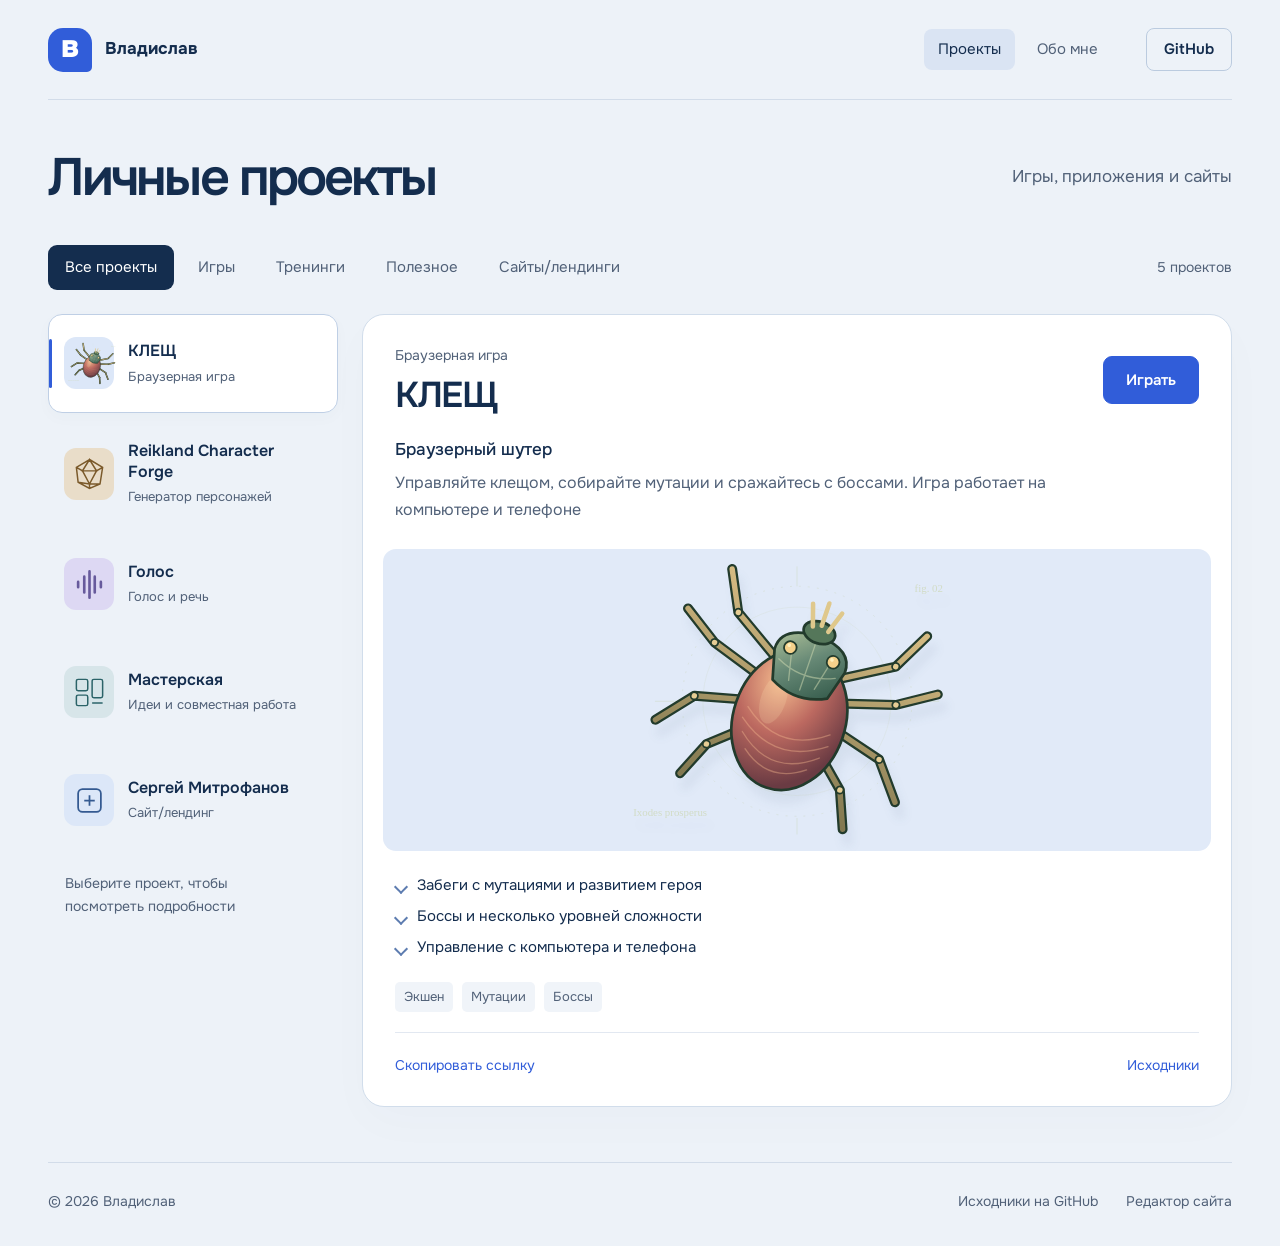
==== commit 76172b0d: "Add sites and landing pages category with Sergey Mitrofanov website" ====
--- a/index.html
+++ b/index.html
@@ -1,12 +1,12 @@
 <!doctype html>
-<html lang="ru"><head><meta charset="utf-8"><meta name="viewport" content="width=device-width,initial-scale=1"><meta name="description" content="Личные проекты Владислава: КЛЕЩ, Character Forge, Голос и Мастерская"><meta name="theme-color" content="#EDF2F8"><meta property="og:title" content="Владислав — личные проекты"><meta property="og:description" content="Игры и приложения, которые можно открыть и попробовать"><meta property="og:type" content="website"><title>Владислав — личные проекты</title><link rel="icon" href="favicon.svg" type="image/svg+xml"><link rel="stylesheet" href="style.css?v=20261123"><script defer src="content.js?v=20261123"></script><script defer src="app.js?v=20261123"></script></head>
+<html lang="ru"><head><meta charset="utf-8"><meta name="viewport" content="width=device-width,initial-scale=1"><meta name="description" content="Личные проекты Владислава: игры, приложения, сайты и лендинги"><meta name="theme-color" content="#EDF2F8"><meta property="og:title" content="Владислав — личные проекты"><meta property="og:description" content="Игры и приложения, которые можно открыть и попробовать"><meta property="og:type" content="website"><title>Владислав — личные проекты</title><link rel="icon" href="favicon.svg" type="image/svg+xml"><link rel="stylesheet" href="style.css?v=20261123-sites"><script defer src="content.js?v=20261123-sites"></script><script defer src="app.js?v=20261123-sites"></script></head>
 <body><a class="skip-link" href="#main">К содержимому</a>
 <header class="site-header"><a class="brand" href="#/" aria-label="Владислав — главная"><span class="brand-symbol" aria-hidden="true">в</span><span data-name>Владислав</span></a><nav class="main-nav" aria-label="Основная навигация"><a href="#projects" data-nav="projects">Проекты</a><a href="#/about" data-nav="about">Обо мне</a></nav><a class="github-nav" data-github target="_blank" rel="noopener noreferrer">GitHub</a></header>
 <main id="main" tabindex="-1">
 <div id="home-page">
 <section class="intro layout"><h1 id="tagline">Личные проекты</h1><p id="intro"></p></section>
 <section id="projects" class="catalog layout" aria-label="Каталог проектов">
-<div class="catalog-toolbar"><div class="filters" role="group" aria-label="Категории проектов"><button type="button" data-filter="all" aria-pressed="true">Все проекты</button><button type="button" data-filter="games" aria-pressed="false">Игры</button><button type="button" data-filter="training" aria-pressed="false">Тренинги</button><button type="button" data-filter="useful" aria-pressed="false">Полезное</button></div><span id="filter-status" role="status" aria-live="polite"></span></div>
+<div class="catalog-toolbar"><div class="filters" role="group" aria-label="Категории проектов"><button type="button" data-filter="all" aria-pressed="true">Все проекты</button><button type="button" data-filter="games" aria-pressed="false">Игры</button><button type="button" data-filter="training" aria-pressed="false">Тренинги</button><button type="button" data-filter="useful" aria-pressed="false">Полезное</button><button type="button" data-filter="sites" aria-pressed="false">Сайты/лендинги</button></div><span id="filter-status" role="status" aria-live="polite"></span></div>
 <div class="catalog-layout"><aside class="project-index"><div id="project-tabs" class="project-tabs" role="tablist" aria-label="Выберите проект" aria-orientation="vertical"></div><p class="selector-help">Выберите проект, чтобы посмотреть подробности</p></aside><div id="project-panel" class="project-panel" role="tabpanel" tabindex="0"></div></div><p id="empty-projects" class="empty-state" hidden>В этой категории пока нет проектов <button type="button" id="show-all">Показать все</button></p>
 </section></div>
 <section id="about-page" class="about-page layout" hidden><a class="back-link" href="#projects">К проектам</a><div class="about-intro"><div><h1 id="about-title" tabindex="-1"></h1><p class="about-name" data-name></p></div><div class="about-copy"><p id="about-text"></p><p id="approach-text"></p></div></div><div id="traits" class="interests"></div><a class="primary-action about-action" href="#projects">Смотреть проекты</a></section>
--- a/style.css
+++ b/style.css
@@ -9,3 +9,5 @@
 @media(prefers-reduced-motion:reduce){html{scroll-behavior:auto}*,*:before,*:after{animation:none!important;transition:none!important}}
 @media print{.site-header,.site-footer,.catalog-toolbar,.project-index,.primary-action,.share-button,.back-link{display:none!important}body{background:white;color:black}.layout{width:100%}.intro{display:block;padding:15px 0}.intro p{margin-top:20px}.catalog-layout{display:block}.project-panel{border:0;box-shadow:none}.project-stage{break-inside:avoid}.panel-heading,.panel-body,.capabilities,.panel-bottom{padding-inline:0}.source-link:after{content:' (' attr(href) ')';font-size:12px}.interests{display:block}.interest{margin:20px 0}.about-intro{display:block}}
 @media(max-width:600px){.project-tab{min-height:111px;gap:9px}.project-tab-copy{margin-top:0}}@media(max-width:360px){.filters{flex-wrap:wrap}.filters button{font-size:.875rem}.main-nav a{font-size:.875rem}}
+
+.stage-sergey-mitrofanov{background:#E1ECE8}.stage-sergey-mitrofanov .app-preview{height:auto;width:calc(100% - 40px);max-height:none;margin:20px 0;align-self:center;border-radius:8px}@media(min-width:601px) and (max-width:840px){.project-tabs{display:grid;grid-auto-flow:column;grid-auto-columns:minmax(145px,1fr);grid-template-columns:none;overflow-x:auto;padding-bottom:9px;scrollbar-width:thin}}@media(max-width:600px){.filters{flex-wrap:wrap}}
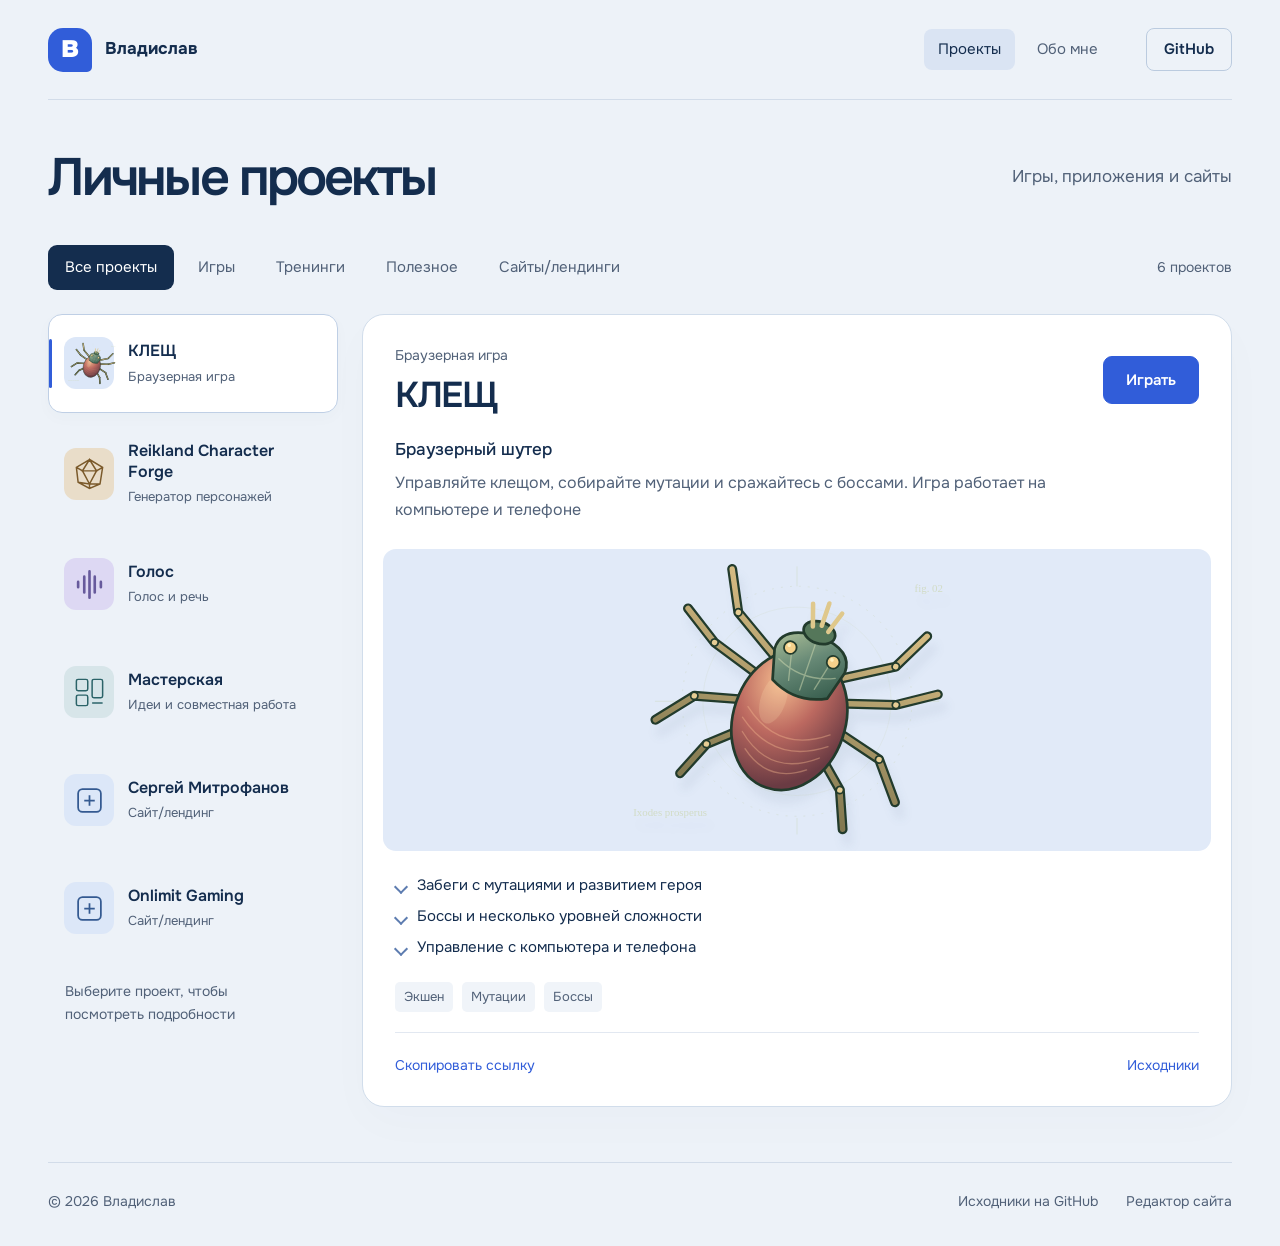
==== commit 6274edb1: "feat: add Onlimit Gaming project card" ====
--- a/index.html
+++ b/index.html
@@ -1,5 +1,5 @@
 <!doctype html>
-<html lang="ru"><head><meta charset="utf-8"><meta name="viewport" content="width=device-width,initial-scale=1"><meta name="description" content="Личные проекты Владислава: игры, приложения, сайты и лендинги"><meta name="theme-color" content="#EDF2F8"><meta property="og:title" content="Владислав — личные проекты"><meta property="og:description" content="Игры и приложения, которые можно открыть и попробовать"><meta property="og:type" content="website"><title>Владислав — личные проекты</title><link rel="icon" href="favicon.svg" type="image/svg+xml"><link rel="stylesheet" href="style.css?v=20261123-sites"><script defer src="content.js?v=20261123-sites"></script><script defer src="app.js?v=20261123-sites"></script></head>
+<html lang="ru"><head><meta charset="utf-8"><meta name="viewport" content="width=device-width,initial-scale=1"><meta name="description" content="Личные проекты Владислава: игры, приложения, сайты и лендинги"><meta name="theme-color" content="#EDF2F8"><meta property="og:title" content="Владислав — личные проекты"><meta property="og:description" content="Игры и приложения, которые можно открыть и попробовать"><meta property="og:type" content="website"><title>Владислав — личные проекты</title><link rel="icon" href="favicon.svg" type="image/svg+xml"><link rel="stylesheet" href="style.css?v=20261123-sites"><script defer src="content.js?v=20261124-onlimit"></script><script defer src="app.js?v=20261124-onlimit"></script></head>
 <body><a class="skip-link" href="#main">К содержимому</a>
 <header class="site-header"><a class="brand" href="#/" aria-label="Владислав — главная"><span class="brand-symbol" aria-hidden="true">в</span><span data-name>Владислав</span></a><nav class="main-nav" aria-label="Основная навигация"><a href="#projects" data-nav="projects">Проекты</a><a href="#/about" data-nav="about">Обо мне</a></nav><a class="github-nav" data-github target="_blank" rel="noopener noreferrer">GitHub</a></header>
 <main id="main" tabindex="-1">
--- a/style.css
+++ b/style.css
@@ -11,3 +11,5 @@
 @media(max-width:600px){.project-tab{min-height:111px;gap:9px}.project-tab-copy{margin-top:0}}@media(max-width:360px){.filters{flex-wrap:wrap}.filters button{font-size:.875rem}.main-nav a{font-size:.875rem}}
 
 .stage-sergey-mitrofanov{background:#E1ECE8}.stage-sergey-mitrofanov .app-preview{height:auto;width:calc(100% - 40px);max-height:none;margin:20px 0;align-self:center;border-radius:8px}@media(min-width:601px) and (max-width:840px){.project-tabs{display:grid;grid-auto-flow:column;grid-auto-columns:minmax(145px,1fr);grid-template-columns:none;overflow-x:auto;padding-bottom:9px;scrollbar-width:thin}}@media(max-width:600px){.filters{flex-wrap:wrap}}
+
+.stage-onlimit-gaming{background:#111A15}.stage-onlimit-gaming .app-preview{height:auto;width:calc(100% - 40px);max-height:none;margin:20px 0;align-self:center;border-radius:8px}
